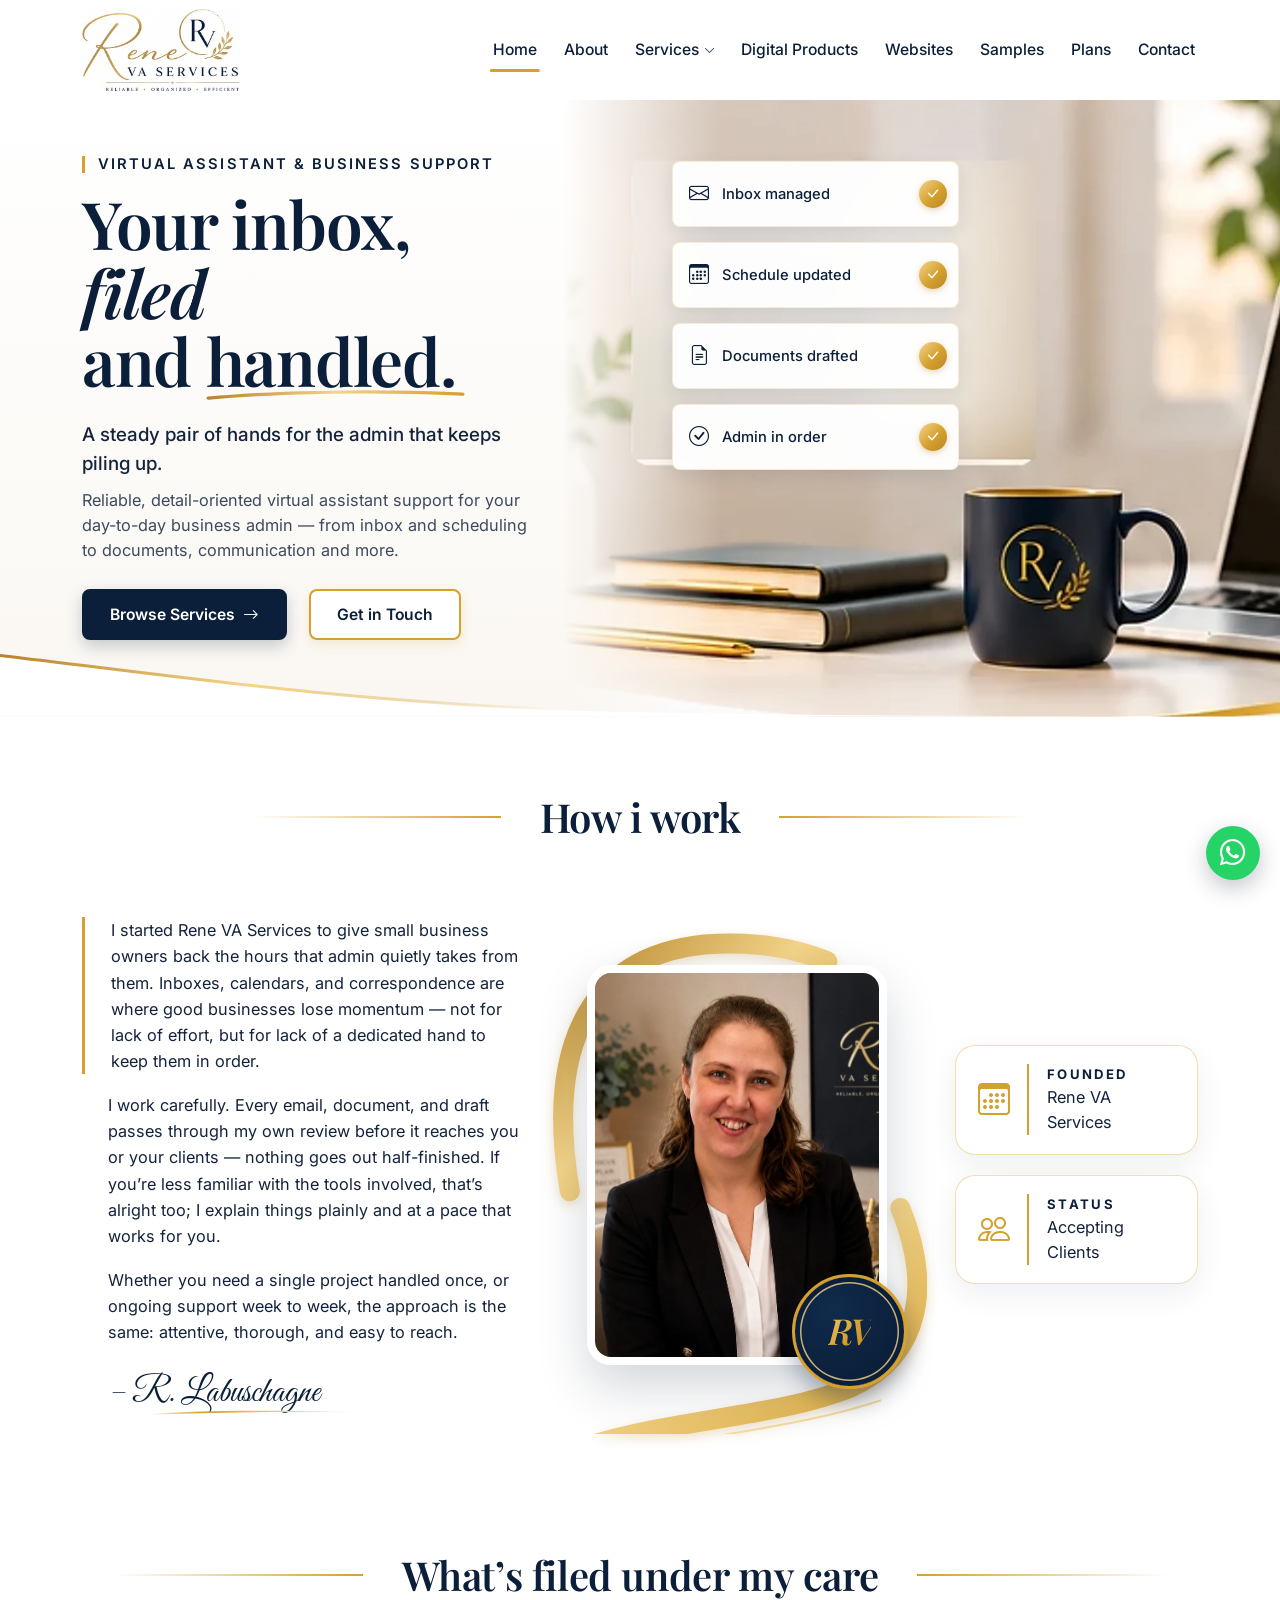
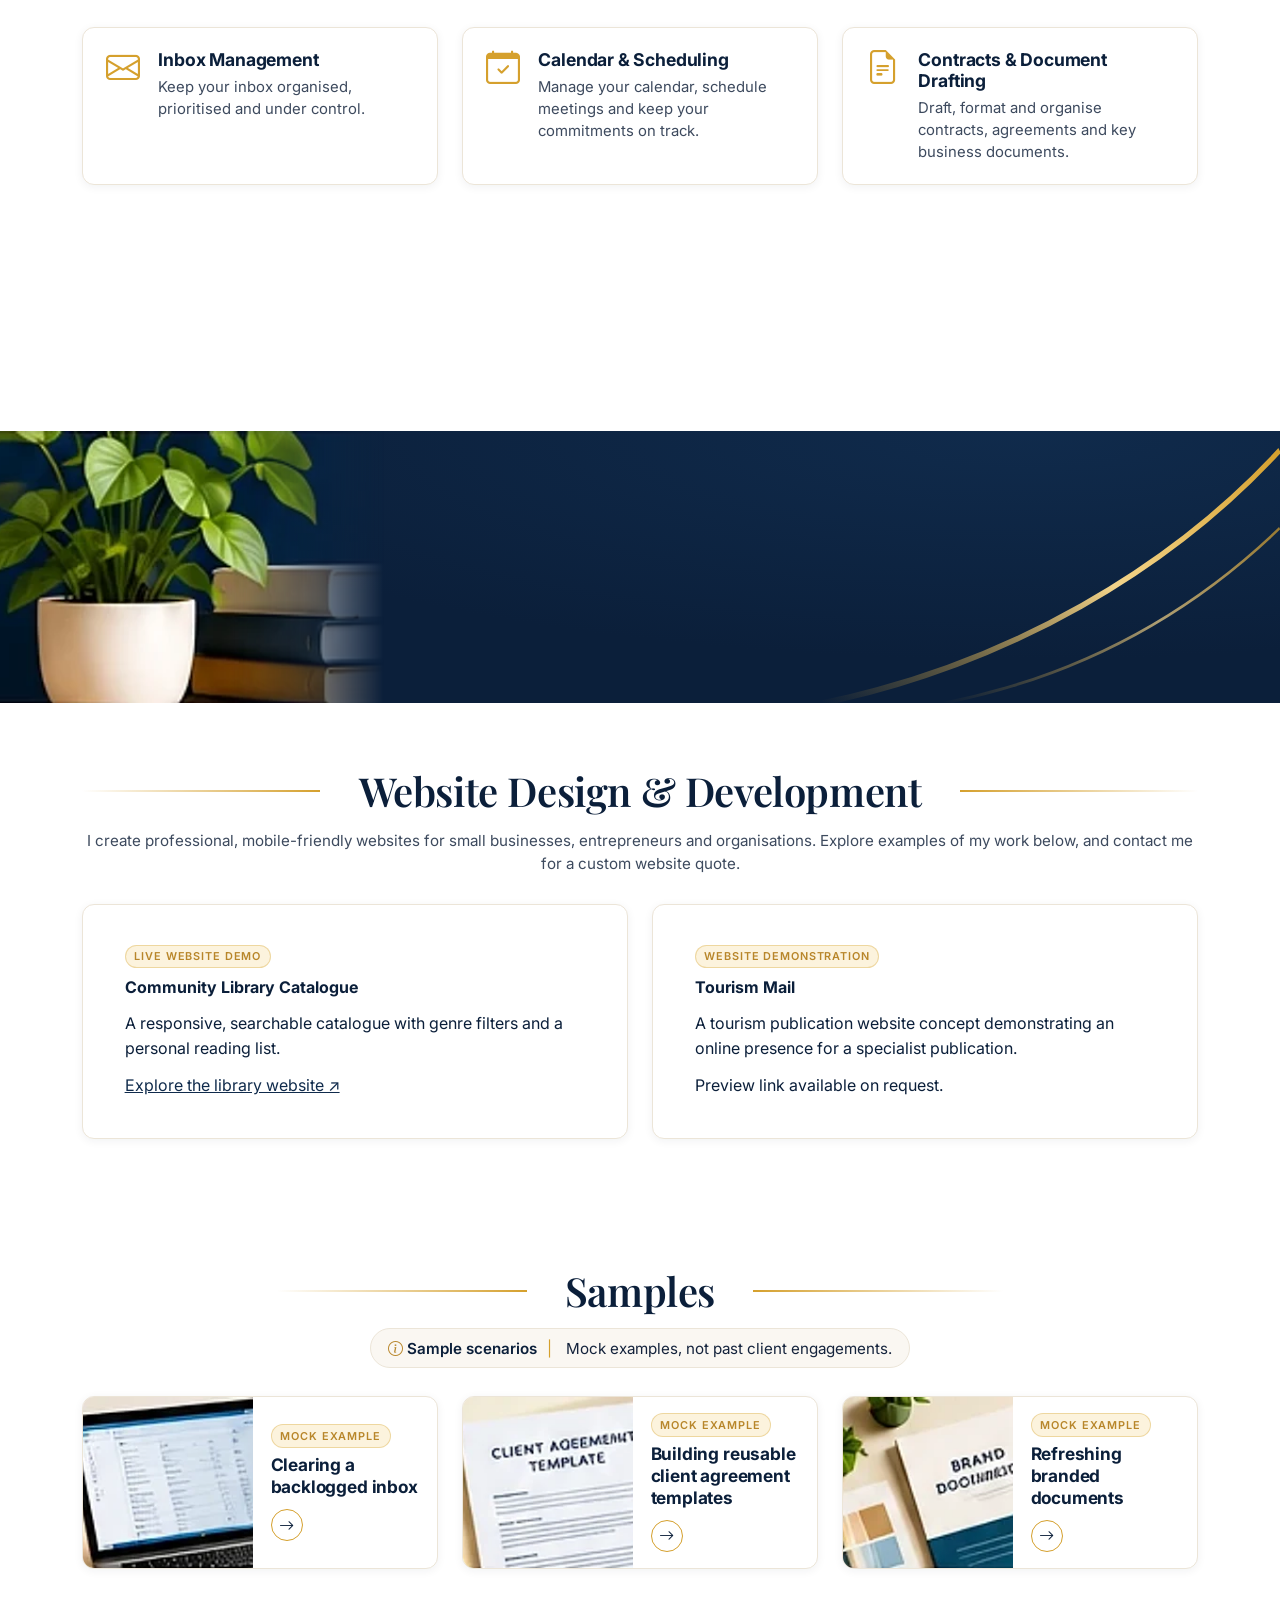
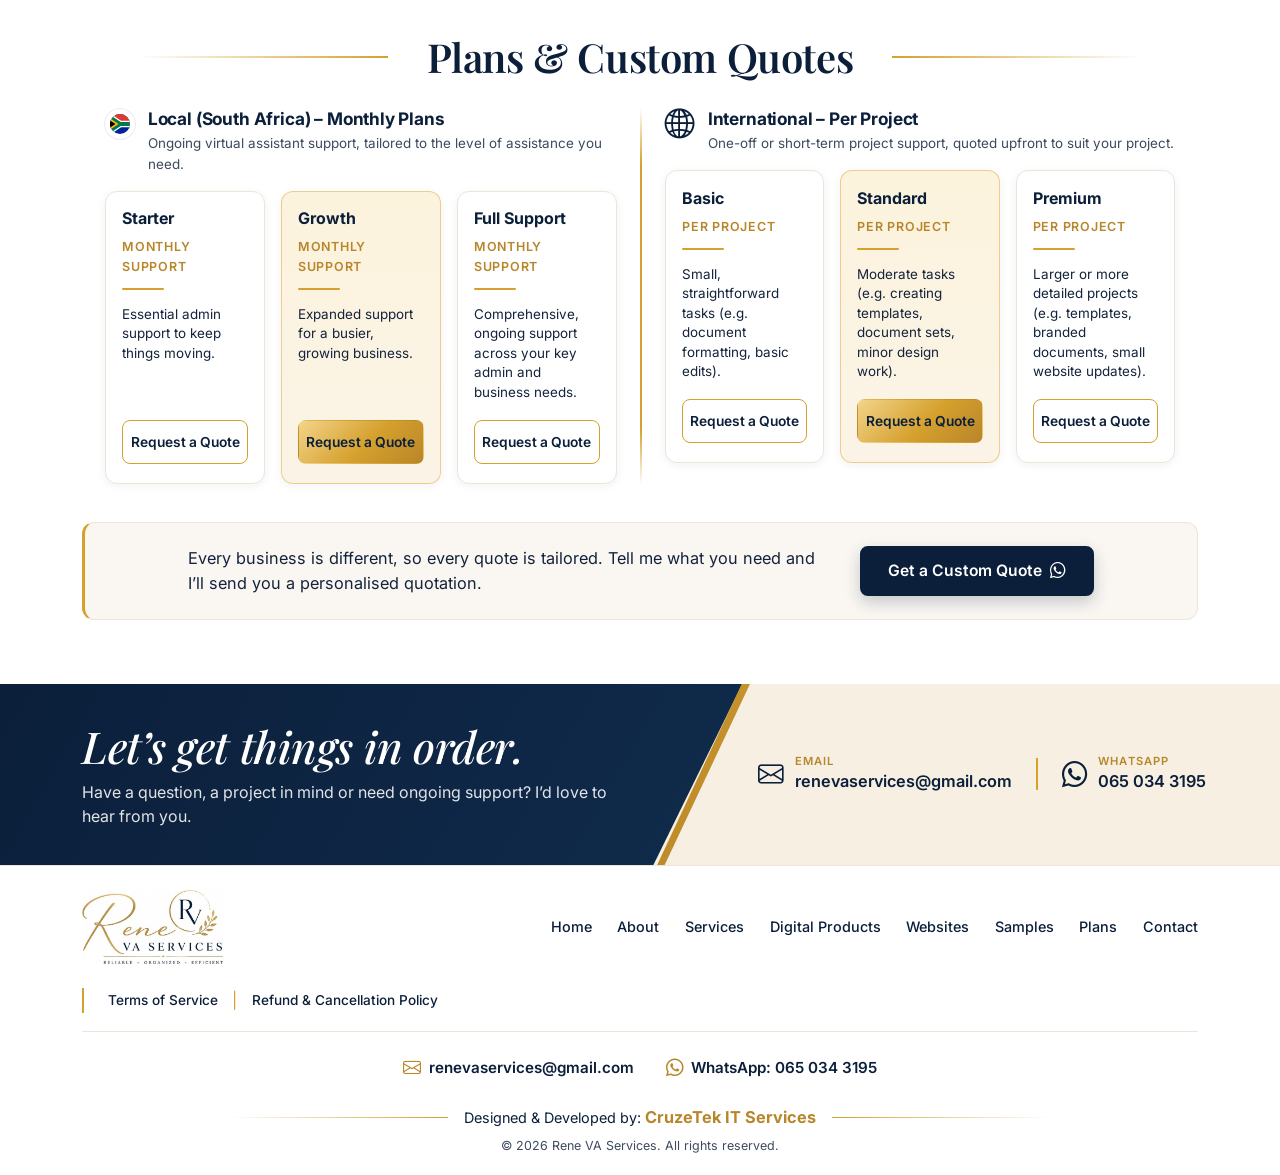
==== index.html @ ac97b756 "Add website design service and website portfolio" ====
<!doctype html>
<html lang="en-ZA">

<head>
  <meta charset="utf-8">
  <meta name="viewport" content="width=device-width, initial-scale=1">
  <title>Rene VA Services | Virtual Assistant &amp; Business Admin Support</title>
  <meta name="description"
    content="Rene VA Services provides reliable remote virtual assistant and administrative support worldwide, including inbox management, data entry, scheduling and documents.">
  <meta name="theme-color" content="#0B1F3A">
  <link rel="canonical" href="https://renevaservices.co.za/">

  <!-- Open Graph -->
  <meta property="og:type" content="website">
  <meta property="og:site_name" content="Rene VA Services">
  <meta property="og:title" content="Rene VA Services | Your inbox, filed and handled.">
  <meta property="og:description"
    content="A steady pair of hands for the admin that keeps piling up. Virtual assistant and business support for inbox, scheduling, documents and more.">
  <meta property="og:url" content="https://renevaservices.co.za/">
  <meta property="og:image" content="https://renevaservices.co.za/assets/images/hero-banner.webp">
  <meta property="og:locale" content="en_ZA">
  <meta name="twitter:card" content="summary_large_image">

  <link rel="icon" type="image/png" href="assets/images/logo.png">

  <!-- Fonts -->
  <link rel="preconnect" href="https://fonts.googleapis.com">
  <link rel="preconnect" href="https://fonts.gstatic.com" crossorigin>
  <link
    href="https://fonts.googleapis.com/css2?family=Inter:wght@400;500;600;700&family=Playfair+Display:ital,wght@0,500;0,600;0,700;1,500;1,600&family=Great+Vibes&family=Source+Serif+4:opsz,wght@8..60,400;8..60,600;8..60,700&display=swap"
    rel="stylesheet">

  <!-- Styles -->
  <link rel="stylesheet" href="assets/css/bootstrap.min.css">
  <link rel="stylesheet" href="assets/icons/bootstrap-icons.min.css">
  <link rel="stylesheet" href="assets/css/style.css">
  <link rel="stylesheet" href="assets/css/responsive.css">

  <link rel="preload" as="image" href="assets/images/hero-banner.webp">
  <script>document.documentElement.classList.add('js');</script>
  <script type="application/ld+json">
  {
    "@context": "https://schema.org",
    "@type": "ProfessionalService",
    "name": "Rene VA Services",
    "url": "https://renevaservices.co.za/",
    "logo": "https://renevaservices.co.za/assets/images/logo.png",
    "email": "renevaservices@gmail.com",
    "telephone": "+27 65 034 3195",
    "areaServed": ["ZA", "Worldwide"],
    "description": "Virtual assistant and business admin support: inbox management, scheduling, document drafting, client communication, admin support and simple web design."
  }
  </script>
</head>

<body id="top">
  <a class="skip-link" href="#main">Skip to main content</a>

  <!-- ============ HEADER ============ -->
  <header class="site-header" id="siteHeader">
    <nav class="navbar navbar-expand-lg" aria-label="Main navigation">
      <div class="container">
        <a class="navbar-brand" href="#home" aria-label="Rene VA Services – back to top">
          <img src="assets/images/logo.png" width="502" height="263"
            alt="Rene VA Services logo – Reliable, Organized, Efficient" class="brand-logo">
        </a>
        <button class="navbar-toggler" type="button" data-bs-toggle="collapse" data-bs-target="#mainNav"
          aria-controls="mainNav" aria-expanded="false" aria-label="Toggle navigation">
          <span class="toggler-bar"></span><span class="toggler-bar"></span><span class="toggler-bar"></span>
        </button>
        <div class="collapse navbar-collapse" id="mainNav">
          <ul class="navbar-nav ms-auto align-items-lg-center">
            <li class="nav-item"><a class="nav-link active" aria-current="true" href="#home">Home</a></li>
            <li class="nav-item"><a class="nav-link" href="#about">About</a></li>
            <li class="nav-item dropdown">
              <a class="nav-link dropdown-toggle" href="#services" role="button" data-bs-toggle="dropdown"
                aria-expanded="false" id="servicesDropdown">Services</a>
              <ul class="dropdown-menu" aria-labelledby="servicesDropdown">
                <li><a class="dropdown-item" href="#services">All services</a></li>
                <li>
                  <hr class="dropdown-divider">
                </li>
                <li><a class="dropdown-item" href="#service-inbox">Inbox Management</a></li>
                <li><a class="dropdown-item" href="#service-calendar">Calendar &amp; Scheduling</a></li>
                <li><a class="dropdown-item" href="#service-documents">Contracts &amp; Document Drafting</a></li>
                <li><a class="dropdown-item" href="#service-communication">Correspondence &amp; Client Communication</a>
                </li>
                <li><a class="dropdown-item" href="#service-admin">General Business Admin Support</a></li>
                <li><a class="dropdown-item" href="#service-design">Design &amp; Web Development</a></li>
              </ul>
            </li>
            <li class="nav-item"><a class="nav-link" href="#digital-products">Digital Products</a></li>
            <li class="nav-item"><a class="nav-link" href="#websites">Websites</a></li>
            <li class="nav-item"><a class="nav-link" href="#samples">Samples</a></li>
            <li class="nav-item"><a class="nav-link" href="#pricing">Plans</a></li>
            <li class="nav-item"><a class="nav-link" href="#contact">Contact</a></li>
          </ul>
        </div>
      </div>
    </nav>
  </header>

  <main id="main">

    <!-- ============ HERO ============ -->
    <section class="hero" id="home" aria-labelledby="hero-title">
      <div class="hero-visual" aria-hidden="false">
        <img src="assets/images/hero-banner.webp" width="1108" height="660" class="hero-img"
          alt="Tidy home-office desk with a laptop, navy Rene VA Services mug, notebooks, gold pen and a potted plant in warm natural light"
          fetchpriority="high">
        <ul class="task-list" aria-label="What gets done">
          <li class="task-card"><i class="bi bi-envelope" aria-hidden="true"></i><span>Inbox managed</span><i
              class="bi bi-check-lg task-check" aria-hidden="true"></i></li>
          <li class="task-card"><i class="bi bi-calendar3" aria-hidden="true"></i><span>Schedule updated</span><i
              class="bi bi-check-lg task-check" aria-hidden="true"></i></li>
          <li class="task-card"><i class="bi bi-file-earmark-text" aria-hidden="true"></i><span>Documents
              drafted</span><i class="bi bi-check-lg task-check" aria-hidden="true"></i></li>
          <li class="task-card"><i class="bi bi-check-circle" aria-hidden="true"></i><span>Admin in order</span><i
              class="bi bi-check-lg task-check" aria-hidden="true"></i></li>
        </ul>
      </div>

      <div class="container position-relative">
        <div class="row">
          <div class="col-lg-6 col-xl-5 hero-copy">
            <p class="eyebrow">Virtual Assistant &amp; Business Support</p>
            <h1 class="hero-title" id="hero-title">Your inbox, <em>filed</em><br> and <span
                class="underline-gold">handled.</span></h1>
            <p class="hero-lead">A steady pair of hands for the admin that keeps piling up.</p>
            <p class="hero-text">Reliable, detail-oriented virtual assistant support for your day-to-day business admin
              — from inbox and scheduling to documents, communication and more.</p>
            <div class="hero-actions">
              <a href="#services" class="btn btn-navy">Browse Services <i class="bi bi-arrow-right"
                  aria-hidden="true"></i></a>
              <a href="#contact" class="btn btn-outline-gold">Get in Touch</a>
            </div>
          </div>
        </div>
      </div>

      <svg class="hero-swoosh" viewBox="0 0 1440 120" preserveAspectRatio="none" aria-hidden="true" focusable="false">
        <defs>
          <linearGradient id="goldGrad" x1="0" x2="1" y1="0" y2="0">
            <stop offset="0" stop-color="#B8832A" />
            <stop offset=".45" stop-color="#F3D48A" />
            <stop offset="1" stop-color="#D5A02D" stop-opacity="0" />
          </linearGradient>
        </defs>
        <path d="M0 40 C 220 70, 380 100, 640 112 C 900 120, 1200 120, 1440 119 L 1440 120 L 0 120 Z" fill="#FFFFFF" />
        <path d="M0 38 C 200 66, 380 98, 620 110" fill="none" stroke="url(#goldGrad)" stroke-width="4"
          stroke-linecap="round" />
      </svg>
    </section>

    <!-- ============ ABOUT ============ -->
    <section class="about" id="about" aria-labelledby="about-title">
      <div class="container position-relative">
        <div class="row align-items-center gy-5 gx-lg-5">
          <h2 class="section-title lined" id="services-title"><span>How i work</span></h2>
          <div class="col-lg-6 col-xl-5 about-copy reveal">
            <div class="about-body">
              <p class="about-lead">I started Rene VA Services to give small business owners back the hours that admin
                quietly takes from them. Inboxes, calendars, and correspondence are where good businesses lose momentum
                — not for lack of effort, but for lack of a dedicated hand to keep them in order.</p>
              <p>I work carefully. Every email, document, and draft passes through my own review before it reaches you
                or your clients — nothing goes out half-finished. If you’re less familiar with the tools involved,
                that’s alright too; I explain things plainly and at a pace that works for you.</p>
              <p>Whether you need a single project handled once, or ongoing support week to week, the approach is the
                same: attentive, thorough, and easy to reach.</p>
            </div>
            <p class="signature"><span aria-hidden="true">– </span>R. Labuschagne</p>
          </div>

          <div class="col-md-7 col-lg-6 col-xl-4 reveal">
            <figure class="about-portrait">
              <svg class="portrait-ribbon" viewBox="0 0 100 120" preserveAspectRatio="none" aria-hidden="true"
                focusable="false">
                <defs>
                  <linearGradient id="ribbonGold" x1="0" y1="0" x2="1" y2="1">
                    <stop offset="0" stop-color="#B8862A" />
                    <stop offset=".45" stop-color="#F3D48A" />
                    <stop offset="1" stop-color="#D5A02D" />
                  </linearGradient>
                </defs>
                <path d="M7 62 C 1 30, 10 6, 42 3 C 56 2, 66 4, 74 7" fill="none" stroke="url(#ribbonGold)"
                  stroke-width="20" stroke-linecap="round" vector-effect="non-scaling-stroke" />
                <path d="M93 66 C 101 84, 99 101, 80 109 C 58 117, 30 116, 2 126" fill="none" stroke="url(#ribbonGold)"
                  stroke-width="20" stroke-linecap="round" vector-effect="non-scaling-stroke" />
                <path d="M88 112 C 62 120, 34 120, 8 129" fill="none" stroke="url(#ribbonGold)" stroke-width="2"
                  opacity=".7" vector-effect="non-scaling-stroke" />
              </svg>
              <img src="assets/images/rene-labuschagne.webp" width="900" height="900" loading="lazy"
                alt="R. Labuschagne, founder of Rene VA Services, smiling at her desk in a navy blazer">
              <span class="portrait-badge" aria-hidden="true"><span>RV</span></span>
              <figcaption class="visually-hidden">R. Labuschagne, founder of Rene VA Services</figcaption>
            </figure>
          </div>

          <div class="col-md-5 col-lg-12 col-xl-3 reveal">
            <ul class="about-facts" aria-label="About Rene VA Services">
              <li class="fact-card">
                <i class="bi bi-calendar3" aria-hidden="true"></i>
                <div><span class="fact-label">Founded</span><span class="fact-value">Rene VA Services</span></div>
              </li>
              <li class="fact-card">
                <i class="bi bi-people" aria-hidden="true"></i>
                <div><span class="fact-label">Status</span><span class="fact-value">Accepting Clients</span></div>
              </li>
            </ul>
          </div>
        </div>
      </div>
    </section>

    <!-- ============ SERVICES ============ -->
    <section class="services section-pad" id="services" aria-labelledby="services-title">
      <div class="container">
        <h2 class="section-title lined" id="services-title"><span>What’s filed under my care</span></h2>
        <div class="row g-3 g-lg-4">
          <div class="col-12 col-md-6 col-lg-4 reveal">
            <article class="service-card" id="service-inbox">
              <i class="bi bi-envelope service-icon" aria-hidden="true"></i>
              <div>
                <h3>Inbox Management</h3>
                <p>Keep your inbox organised, prioritised and under control.</p>
              </div>
            </article>
          </div>
          <div class="col-12 col-md-6 col-lg-4 reveal">
            <article class="service-card" id="service-calendar">
              <i class="bi bi-calendar-check service-icon" aria-hidden="true"></i>
              <div>
                <h3>Calendar &amp; Scheduling</h3>
                <p>Manage your calendar, schedule meetings and keep your commitments on track.</p>
              </div>
            </article>
          </div>
          <div class="col-12 col-md-6 col-lg-4 reveal">
            <article class="service-card" id="service-documents">
              <i class="bi bi-file-earmark-text service-icon" aria-hidden="true"></i>
              <div>
                <h3>Contracts &amp; Document Drafting</h3>
                <p>Draft, format and organise contracts, agreements and key business documents.</p>
              </div>
            </article>
          </div>
          <div class="col-12 col-md-6 col-lg-4 reveal">
            <article class="service-card" id="service-communication">
              <i class="bi bi-chat service-icon" aria-hidden="true"></i>
              <div>
                <h3>Correspondence &amp; Client Communication</h3>
                <p>Handle day-to-day communication professionally and ensure timely, clear responses.</p>
              </div>
            </article>
          </div>
          <div class="col-12 col-md-6 col-lg-4 reveal">
            <article class="service-card" id="service-admin">
              <i class="bi bi-layers service-icon" aria-hidden="true"></i>
              <div>
                <h3>General Business Admin Support</h3>
                <p>Ongoing admin assistance to help your business run smoothly and efficiently.</p>
              </div>
            </article>
          </div>
          <div class="col-12 col-md-6 col-lg-4 reveal">
            <article class="service-card" id="service-design">
              <i class="bi bi-laptop service-icon" aria-hidden="true"></i>
              <div>
                <h3>Design &amp; Web Development</h3>
                <p>Create and update branded documents, marketing materials and simple, professional websites.</p>
              </div>
            </article>
          </div>
        </div>
      </div>
    </section>

    <!-- ============ DIGITAL PRODUCTS ============ -->
    <section class="digital" id="digital-products" aria-labelledby="digital-title">
      <div class="digital-media">
        <img src="assets/images/digital-products.webp" width="600" height="256" loading="lazy"
          alt="Stack of books with a potted plant on a navy shelf">
      </div>
      <svg class="digital-curves" viewBox="0 0 400 140" preserveAspectRatio="none" aria-hidden="true" focusable="false">
        <defs>
          <linearGradient id="dpGold" x1="0" x2="1" y1="1" y2="0">
            <stop offset="0" stop-color="#D5A02D" stop-opacity="0" />
            <stop offset=".55" stop-color="#F3D48A" />
            <stop offset="1" stop-color="#D5A02D" />
          </linearGradient>
        </defs>
        <path d="M60 140 C 200 120, 320 70, 400 10" fill="none" stroke="url(#dpGold)" stroke-width="3" />
        <path d="M150 140 C 260 125, 340 90, 400 50" fill="none" stroke="url(#dpGold)" stroke-width="1.5"
          opacity=".7" />
      </svg>
      <div class="container position-relative">
        <div class="digital-content reveal">
          <p class="eyebrow eyebrow-light">Digital Products</p>
          <h2 id="digital-title">Practical resources, filed and ready to use.</h2>
          <p>Templates, tools and guides to help you stay organised, save time and work more efficiently.</p>
          <a href="https://shopstar.page/rene-va-resource-hub" target="_blank" class="btn btn-gold" data-shop-link>Browse Digital Products Shop <i
              class="bi bi-arrow-right" aria-hidden="true"></i></a>
        </div>
      </div>
    </section>

    <!-- ============ WEBSITE PORTFOLIO ============ -->
    <section class="samples section-pad" id="websites" aria-labelledby="websites-title">
      <div class="container">
        <h2 class="section-title lined" id="websites-title"><span>Website Design &amp; Development</span></h2>
        <p class="section-sub">I create professional, mobile-friendly websites for small businesses, entrepreneurs and organisations. Explore examples of my work below, and contact me for a custom website quote.</p>
        <div class="row g-3 g-lg-4">
          <div class="col-12 col-lg-6 reveal">
            <article class="sample-card" style="padding:1.5rem">
              <span class="sample-body">
                <span class="sample-tag">Live website demo</span>
                <strong>Community Library Catalogue</strong>
                <span>A responsive, searchable catalogue with genre filters and a personal reading list.</span>
                <a href="https://renevaservices.github.io/community-library-catalogue/" target="_blank" rel="noopener noreferrer">Explore the library website ↗</a>
              </span>
            </article>
          </div>
          <div class="col-12 col-lg-6 reveal">
            <article class="sample-card" style="padding:1.5rem">
              <span class="sample-body">
                <span class="sample-tag">Website demonstration</span>
                <strong>Tourism Mail</strong>
                <span>A tourism publication website concept demonstrating an online presence for a specialist publication.</span>
                <span>Preview link available on request.</span>
              </span>
            </article>
          </div>
        </div>
      </div>
    </section>

    <!-- ============ SAMPLES ============ -->
    <section class="samples section-pad" id="samples" aria-labelledby="samples-title">
      <div class="container">
        <h2 class="section-title lined" id="samples-title"><span>Samples</span></h2>
        <p class="section-sub samples-note"><i class="bi bi-info-circle" aria-hidden="true"></i> <strong>Sample
            scenarios</strong> <span class="sep" aria-hidden="true">|</span> Mock examples, not past client engagements.
        </p>
        <div class="row g-3 g-lg-4">
          <div class="col-12 col-lg-4 reveal">
            <a class="sample-card" href="samples/inbox-demo.html"
              aria-label="Sample scenario (mock example, not a past client engagement): Clearing a backlogged inbox. Ask about similar support.">
              <img src="assets/images/samples/sample-inbox.webp" width="294" height="182" loading="lazy"
                alt="Illustrative image: laptop screen showing an email inbox">
              <span class="sample-body"><span class="sample-tag">Mock example</span><span class="sample-title">Clearing
                  a backlogged inbox</span><span class="arrow-circle"><i class="bi bi-arrow-right"
                    aria-hidden="true"></i></span></span>
            </a>
          </div>
          <div class="col-12 col-lg-4 reveal">
            <a class="sample-card" href="samples/agreement-demo.html"
              aria-label="Sample scenario (mock example, not a past client engagement): Building reusable client agreement templates. Ask about similar support.">
              <img src="assets/images/samples/sample-agreement.webp" width="304" height="182" loading="lazy"
                alt="Illustrative image: printed client agreement template with a gold pen">
              <span class="sample-body"><span class="sample-tag">Mock example</span><span class="sample-title">Building
                  reusable client agreement templates</span><span class="arrow-circle"><i class="bi bi-arrow-right"
                    aria-hidden="true"></i></span></span>
            </a>
          </div>
          <div class="col-12 col-lg-4 reveal">
            <a class="sample-card" href="samples/branded-documents-demo.html"
              aria-label="Sample scenario (mock example, not a past client engagement): Refreshing branded documents. Ask about similar support.">
              <img src="assets/images/samples/sample-branding.webp" width="316" height="182" loading="lazy"
                alt="Illustrative image: branded business documents with colour swatches and a plant">
              <span class="sample-body"><span class="sample-tag">Mock example</span><span
                  class="sample-title">Refreshing branded documents</span><span class="arrow-circle"><i
                    class="bi bi-arrow-right" aria-hidden="true"></i></span></span>
            </a>
          </div>
        </div>
      </div>
    </section>

    <!-- ============ PRICING ============ -->
    <section class="pricing section-pad pt-0" id="pricing" aria-labelledby="pricing-title">
      <div class="container">
        <h2 class="section-title lined" id="pricing-title"><span>Plans &amp; Custom Quotes</span></h2>
        <div class="row pricing-groups">
          <!-- Local -->
          <div class="col-lg-6 pricing-group reveal">
            <div class="group-head">
              <svg class="flag-za" viewBox="0 0 90 60" width="30" height="30" role="img"
                aria-label="South African flag">
                <defs>
                  <clipPath id="flagCircle">
                    <circle cx="45" cy="30" r="30" />
                  </clipPath>
                </defs>
                <g clip-path="url(#flagCircle)">
                  <rect width="90" height="60" fill="#002395" />
                  <rect width="90" height="30" fill="#DE3831" />
                  <path d="M0 0 L45 30 L0 60 Z" fill="#000" />
                  <path d="M0 0 L45 30 L0 60" fill="none" stroke="#FFB612" stroke-width="10" />
                  <path d="M0 0 L45 30 H90 M0 60 L45 30" fill="none" stroke="#fff" stroke-width="20" />
                  <path d="M0 0 L45 30 H90 M0 60 L45 30" fill="none" stroke="#007A4D" stroke-width="12" />
                  <path d="M0 6 L36 30 L0 54 Z" fill="#000" />
                  <path d="M0 6 L36 30 L0 54" fill="none" stroke="#FFB612" stroke-width="5" />
                </g>
              </svg>
              <div>
                <h3>Local (South Africa) – Monthly Plans</h3>
                <p>Ongoing virtual assistant support, tailored to the level of assistance you need.</p>
              </div>
            </div>
            <div class="row g-2 g-xl-3">
              <div class="col-md-4">
                <article class="price-card">
                  <h4>Starter</h4>
                  <p class="per">Monthly support</p>
                  <p class="desc">Essential admin support to keep things moving.</p>
                  <a class="btn btn-quote"
                    href="https://wa.me/27650343195?text=Quote%20request%20%E2%80%93%20Starter%20plan%0AHi%20Rene%2C%20I'd%20like%20a%20quote%20for%20the%20Starter%20plan."
                    target="_blank" rel="noopener noreferrer">Request a Quote<span class="visually-hidden"> for the
                      Starter plan on WhatsApp (opens in a new tab)</span></a>
                </article>
              </div>
              <div class="col-md-4">
                <article class="price-card featured">
                  <h4>Growth</h4>
                  <p class="per">Monthly support</p>
                  <p class="desc">Expanded support for a busier, growing business.</p>
                  <a class="btn btn-quote"
                    href="https://wa.me/27650343195?text=Quote%20request%20%E2%80%93%20Growth%20plan%0AHi%20Rene%2C%20I'd%20like%20a%20quote%20for%20the%20Growth%20plan."
                    target="_blank" rel="noopener noreferrer">Request a Quote<span class="visually-hidden"> for the
                      Growth plan on WhatsApp (opens in a new tab)</span></a>
                </article>
              </div>
              <div class="col-md-4">
                <article class="price-card">
                  <h4>Full Support</h4>
                  <p class="per">Monthly support</p>
                  <p class="desc">Comprehensive, ongoing support across your key admin and business needs.</p>
                  <a class="btn btn-quote"
                    href="https://wa.me/27650343195?text=Quote%20request%20%E2%80%93%20Full%20Support%20plan%0AHi%20Rene%2C%20I'd%20like%20a%20quote%20for%20the%20Full%20Support%20plan."
                    target="_blank" rel="noopener noreferrer">Request a Quote<span class="visually-hidden"> for the Full
                      Support plan on WhatsApp (opens in a new tab)</span></a>
                </article>
              </div>
            </div>
          </div>
          <!-- International -->
          <div class="col-lg-6 pricing-group reveal">
            <div class="group-head">
              <i class="bi bi-globe2 group-globe" aria-hidden="true"></i>
              <div>
                <h3>International – Per Project</h3>
                <p>One-off or short-term project support, quoted upfront to suit your project.</p>
              </div>
            </div>
            <div class="row g-2 g-xl-3">
              <div class="col-md-4">
                <article class="price-card">
                  <h4>Basic</h4>
                  <p class="per">Per project</p>
                  <p class="desc">Small, straightforward tasks (e.g. document formatting, basic edits).</p>
                  <a class="btn btn-quote"
                    href="https://wa.me/27650343195?text=Quote%20request%20%E2%80%93%20Basic%20project%0AHi%20Rene%2C%20I'd%20like%20a%20quote%20for%20the%20Basic%20project."
                    target="_blank" rel="noopener noreferrer">Request a Quote<span class="visually-hidden"> for the
                      Basic project on WhatsApp (opens in a new tab)</span></a>
                </article>
              </div>
              <div class="col-md-4">
                <article class="price-card featured">
                  <h4>Standard</h4>
                  <p class="per">Per project</p>
                  <p class="desc">Moderate tasks (e.g. creating templates, document sets, minor design work).</p>
                  <a class="btn btn-quote"
                    href="https://wa.me/27650343195?text=Quote%20request%20%E2%80%93%20Standard%20project%0AHi%20Rene%2C%20I'd%20like%20a%20quote%20for%20the%20Standard%20project."
                    target="_blank" rel="noopener noreferrer">Request a Quote<span class="visually-hidden"> for the
                      Standard project on WhatsApp (opens in a new tab)</span></a>
                </article>
              </div>
              <div class="col-md-4">
                <article class="price-card">
                  <h4>Premium</h4>
                  <p class="per">Per project</p>
                  <p class="desc">Larger or more detailed projects (e.g. templates, branded documents, small website
                    updates).</p>
                  <a class="btn btn-quote"
                    href="https://wa.me/27650343195?text=Quote%20request%20%E2%80%93%20Premium%20project%0AHi%20Rene%2C%20I'd%20like%20a%20quote%20for%20the%20Premium%20project."
                    target="_blank" rel="noopener noreferrer">Request a Quote<span class="visually-hidden"> for the
                      Premium project on WhatsApp (opens in a new tab)</span></a>
                </article>
              </div>
            </div>
          </div>
        </div>
        <div class="quote-cta reveal">
          <p>Every business is different, so every quote is tailored. Tell me what you need and I’ll send you a
            personalised quotation.</p>
          <a href="https://wa.me/27650343195?text=Quote%20request%20%E2%80%93%20Custom%20quote%0AHi%20Rene%2C%20I'd%20like%20a%20personalised%20quote%20for%20my%20business."
            class="btn btn-navy" target="_blank" rel="noopener noreferrer">Get a Custom Quote <i class="bi bi-whatsapp"
              aria-hidden="true"></i><span class="visually-hidden"> on WhatsApp (opens in a new tab)</span></a>
        </div>
      </div>
    </section>

    <!-- ============ CONTACT ============ -->
    <section class="contact" id="contact" aria-labelledby="contact-title">
      <div class="contact-band">
        <div class="contact-cta reveal">
          <h2 id="contact-title">Let’s get things in order.</h2>
          <p>Have a question, a project in mind or need ongoing support? I’d love to hear from you.</p>
        </div>
        <div class="contact-details reveal">
          <a href="mailto:renevaservices@gmail.com" class="contact-link"><i class="bi bi-envelope"
              aria-hidden="true"></i><span><small>Email</small>renevaservices@gmail.com</span></a>
          <span class="contact-sep" aria-hidden="true"></span>
          <a href="https://wa.me/27650343195" class="contact-link" target="_blank" rel="noopener noreferrer"><i
              class="bi bi-whatsapp" aria-hidden="true"></i><span><small>WhatsApp</small>065 034 3195</span><span
              class="visually-hidden"> (opens in a new tab)</span></a>
        </div>
      </div>
    </section>
  </main>

  <!-- ============ FOOTER ============ -->
  <footer class="site-footer">
    <div class="container">
      <div class="footer-main">
        <a href="#home" class="footer-logo" aria-label="Rene VA Services – back to top">
          <img src="assets/images/logo.png" width="502" height="263" loading="lazy" alt="Rene VA Services logo">
        </a>
        <nav class="footer-nav" aria-label="Footer navigation">
          <a href="#home">Home</a>
          <a href="#about">About</a>
          <a href="#services">Services</a>
          <a href="#digital-products">Digital Products</a>
          <a href="#websites">Websites</a>
          <a href="#samples">Samples</a>
          <a href="#pricing">Plans</a>
          <a href="#contact">Contact</a>
        </nav>
        <nav class="footer-legal" aria-label="Legal">
          <a href="terms-of-service.html">Terms of Service</a>
          <span aria-hidden="true">|</span>
          <a href="refund-cancellation-policy.html">Refund &amp; Cancellation Policy</a>
        </nav>
      </div>
      <address class="footer-contact">
        <a href="mailto:renevaservices@gmail.com"><i class="bi bi-envelope" aria-hidden="true"></i>
          renevaservices@gmail.com</a>
        <a href="https://wa.me/27650343195" target="_blank" rel="noopener noreferrer"><i class="bi bi-whatsapp"
            aria-hidden="true"></i> WhatsApp: 065 034 3195<span class="visually-hidden"> (opens in a new tab)</span></a>
      </address>
      <p class="footer-credit">
        <span class="credit-line" aria-hidden="true"></span>
        <span>Designed &amp; Developed by: <a href="https://www.cruzetek.com" target="_blank"
            rel="noopener noreferrer">CruzeTek IT Services</a></span>
        <span class="credit-line" aria-hidden="true"></span>
      </p>
      <p class="footer-copy">&copy; <span id="year">2026</span> Rene VA Services. All rights reserved.</p>
    </div>
  </footer>

  <a href="https://wa.me/27650343195" class="whatsapp-float" target="_blank" rel="noopener noreferrer"
    aria-label="Chat on WhatsApp: 065 034 3195 (opens in a new tab)"><i class="bi bi-whatsapp"
      aria-hidden="true"></i></a>
  <button type="button" class="back-to-top" id="backToTop" aria-label="Back to top"><i class="bi bi-arrow-up"
      aria-hidden="true"></i></button>

  <script src="assets/js/bootstrap.bundle.min.js" defer></script>
  <script src="assets/js/main.js" defer></script>
</body>

</html>
---- assets/css/style.css ----
/* ==========================================================================
   Rene VA Services – main stylesheet
   Base / layout styles. Breakpoint overrides live in responsive.css.
   ========================================================================== */

/* ---------- Design tokens ---------- */
:root {
  --navy: #0B1F3A;
  --navy-2: #102B4C;
  --gold: #D5A02D;
  --gold-dark: #B8862A;
  --gold-light: #F3D48A;
  --white: #FFFFFF;
  --cream: #FAF7F2;
  --cream-2: #F6EFE2;
  --text: #14233C;
  --muted: #3D4A5E;
  --border: #ECE5D8;

  --font-serif: "Playfair Display", Georgia, "Times New Roman", serif;
  --font-sans: "Inter", system-ui, -apple-system, "Segoe UI", Roboto, Arial, sans-serif;
  --font-script: "Great Vibes", "Brush Script MT", cursive;

  --radius-sm: 8px;
  --radius: 12px;
  --radius-lg: 16px;
  --shadow-sm: 0 2px 10px rgba(11, 31, 58, .06);
  --shadow: 0 8px 26px rgba(11, 31, 58, .08);
  --shadow-lg: 0 16px 40px rgba(11, 31, 58, .14);
  --gold-gradient: linear-gradient(135deg, #F3D48A 0%, #D5A02D 55%, #B8862A 100%);
  --ease: cubic-bezier(.2, .7, .2, 1);
  --header-h: 84px;
  /* compact (scrolled) header height, used for anchor offsets */
}

/* ---------- Base ---------- */
html {
  scroll-behavior: smooth;
  scroll-padding-top: var(--header-h);
}

body {
  font-family: var(--font-sans);
  color: var(--text);
  background: var(--white);
  font-size: 1rem;
  line-height: 1.55;
  overflow-x: hidden;
  -webkit-font-smoothing: antialiased;
}

img {
  max-width: 100%;
  height: auto;
  display: block;
}

a {
  color: var(--navy-2);
}

h1,
h2,
h3,
h4 {
  color: var(--navy);
}

p {
  margin-bottom: 0;
}

:focus-visible {
  outline: 3px solid var(--gold);
  outline-offset: 3px;
  border-radius: 4px;
}

.skip-link {
  position: absolute;
  left: 1rem;
  top: -100px;
  z-index: 2000;
  background: var(--navy);
  color: var(--white);
  padding: .6rem 1rem;
  border-radius: var(--radius-sm);
  text-decoration: none;
  transition: top .2s;
}

.skip-link:focus {
  top: 1rem;
  color: var(--white);
}

.section-pad {
  padding-block: clamp(2.5rem, 5vw, 4rem);
}

.section-pad-sm {
  padding-block: clamp(2rem, 3.5vw, 2.75rem);
}

/* Eyebrow label */
.eyebrow {
  display: inline-block;
  font-size: clamp(.78rem, .72rem + .25vw, .92rem);
  font-weight: 600;
  letter-spacing: .14em;
  text-transform: uppercase;
  color: var(--navy);
  border-left: 3px solid var(--gold);
  padding-left: .8rem;
  margin-bottom: 1rem;
  line-height: 1.2;
}

.eyebrow-light {
  color: var(--gold-light);
  border-left: 0;
  padding-left: 0;
  margin-bottom: .35rem;
}

/* Section title flanked by gold lines */
.section-title {
  font-family: var(--font-serif);
  font-weight: 600;
  font-size: clamp(1.75rem, 1.3rem + 1.6vw, 2.5rem);
  letter-spacing: -.01em;
  text-align: center;
  margin-bottom: clamp(1.25rem, 2.5vw, 1.75rem);
}

.section-title.lined {
  display: flex;
  align-items: center;
  gap: clamp(1rem, 3vw, 2.5rem);
}

.section-title.lined::before,
.section-title.lined::after {
  content: "";
  flex: 1 1 0;
  height: 2px;
  max-width: 250px;
  background: linear-gradient(90deg, transparent, var(--gold));
}

.section-title.lined::before {
  margin-left: auto;
}

.section-title.lined::after {
  background: linear-gradient(90deg, var(--gold), transparent);
  margin-right: auto;
}

.section-title.lined span {
  flex: 0 1 auto;
}

.section-sub {
  text-align: center;
  color: var(--muted);
  font-size: .95rem;
  margin: -.9rem 0 1.75rem;
}

.section-sub .sep {
  color: var(--gold);
  margin: 0 .6rem;
}

/* ---------- Buttons ---------- */
.btn {
  --bs-btn-padding-x: 1.6rem;
  --bs-btn-padding-y: .72rem;
  font-weight: 600;
  font-size: .98rem;
  border-radius: var(--radius-sm);
  display: inline-flex;
  align-items: center;
  justify-content: center;
  gap: .55rem;
  min-height: 48px;
  transition: transform .25s var(--ease), box-shadow .25s var(--ease), background-color .25s, color .25s, border-color .25s;
}

.btn i {
  transition: transform .25s var(--ease);
}

.btn:hover i {
  transform: translateX(3px);
}

.btn-navy {
  background: var(--navy);
  color: var(--white);
  border: 2px solid var(--navy);
  box-shadow: 0 6px 16px rgba(11, 31, 58, .22);
}

.btn-navy:hover,
.btn-navy:focus-visible {
  background: var(--navy-2);
  border-color: var(--navy-2);
  color: var(--white);
  transform: translateY(-2px);
  box-shadow: 0 10px 22px rgba(11, 31, 58, .28);
}

.btn-outline-gold {
  background: var(--white);
  color: var(--navy);
  border: 2px solid var(--gold);
  box-shadow: 0 4px 12px rgba(213, 160, 45, .18);
}

.btn-outline-gold:hover,
.btn-outline-gold:focus-visible {
  background: var(--cream-2);
  color: var(--navy);
  border-color: var(--gold-dark);
  transform: translateY(-2px);
}

.btn-gold {
  background: var(--gold-gradient);
  color: var(--navy);
  border: 0;
  box-shadow: 0 6px 18px rgba(213, 160, 45, .35);
}

.btn-gold:hover,
.btn-gold:focus-visible {
  color: var(--navy);
  filter: brightness(1.05);
  transform: translateY(-2px);
  box-shadow: 0 10px 24px rgba(213, 160, 45, .45);
}

/* ---------- Header / Navbar ---------- */
.site-header {
  position: sticky;
  top: 0;
  z-index: 1030;
  background: var(--white);
  transition: box-shadow .3s var(--ease);
}

.site-header.scrolled {
  box-shadow: 0 6px 20px rgba(11, 31, 58, .09);
}

.site-header .navbar {
  padding-block: .55rem;
}

.navbar-brand {
  padding: 0;
  margin-right: 2rem;
}

.brand-logo {
  width: auto;
  height: 82px;
  transition: height .3s var(--ease);
}

.site-header.scrolled .brand-logo {
  height: 64px;
}

.navbar-nav {
  gap: clamp(.25rem, 1.6vw, 1.9rem);
}

.navbar .nav-link {
  position: relative;
  color: var(--navy);
  font-weight: 500;
  font-size: .98rem;
  padding: .5rem .2rem !important;
  transition: color .2s;
}

.navbar .nav-link::after {
  content: "";
  position: absolute;
  left: 50%;
  bottom: -2px;
  width: 0;
  height: 3px;
  border-radius: 3px;
  background: var(--gold);
  transform: translateX(-50%);
  transition: width .3s var(--ease);
}

.navbar .nav-link:hover,
.navbar .nav-link:focus-visible {
  color: var(--gold-dark);
}

.navbar .nav-link:hover::after {
  width: 60%;
}

.navbar .nav-link.active {
  color: var(--navy);
}

.navbar .nav-link.active::after {
  width: 100%;
}

.navbar .dropdown-toggle::after {
  /* swap Bootstrap caret for icon-like chevron, keep underline via ::before */
  border: 0;
  content: "\F282";
  font-family: "bootstrap-icons";
  font-size: .7rem;
  vertical-align: middle;
  position: static;
  width: auto;
  height: auto;
  background: none;
  transform: none;
  margin-left: .3rem;
}

.navbar .dropdown-toggle::before {
  content: "";
  position: absolute;
  left: 50%;
  bottom: -2px;
  width: 0;
  height: 3px;
  border-radius: 3px;
  background: var(--gold);
  transform: translateX(-50%);
  transition: width .3s var(--ease);
}

.navbar .dropdown-toggle:hover::before {
  width: 60%;
}

.navbar .dropdown-toggle.active::before {
  width: 100%;
}

.dropdown-menu {
  border: 1px solid var(--border);
  border-top: 3px solid var(--gold);
  border-radius: var(--radius);
  box-shadow: var(--shadow-lg);
  padding: .5rem;
  min-width: 290px;
}

.dropdown-item {
  border-radius: var(--radius-sm);
  color: var(--navy);
  font-size: .93rem;
  padding: .5rem .8rem;
}

.dropdown-item:hover,
.dropdown-item:focus {
  background: var(--cream-2);
  color: var(--navy);
}

.dropdown-item:active {
  background: var(--gold);
  color: var(--navy);
}

.navbar-toggler {
  border: 1.5px solid var(--gold);
  border-radius: var(--radius-sm);
  width: 48px;
  height: 44px;
  padding: 0;
  display: flex;
  flex-direction: column;
  justify-content: center;
  align-items: center;
  gap: 5px;
}

.navbar-toggler:focus {
  box-shadow: 0 0 0 3px rgba(213, 160, 45, .35);
}

.toggler-bar {
  display: block;
  width: 22px;
  height: 2px;
  background: var(--navy);
  border-radius: 2px;
  transition: transform .3s var(--ease), opacity .2s;
}

.navbar-toggler[aria-expanded="true"] .toggler-bar:nth-child(1) {
  transform: translateY(7px) rotate(45deg);
}

.navbar-toggler[aria-expanded="true"] .toggler-bar:nth-child(2) {
  opacity: 0;
}

.navbar-toggler[aria-expanded="true"] .toggler-bar:nth-child(3) {
  transform: translateY(-7px) rotate(-45deg);
}

/* ---------- Hero ---------- */
.hero {
  position: relative;
  background: linear-gradient(180deg, #FFFFFF 0%, var(--cream) 100%);
  --hv-w: 56vw;
  /* hero visual width */
  min-height: max(460px, calc(var(--hv-w) * 0.5957));
  /* 660/1108: no crop of the photo */
  display: flex;
  align-items: center;
  padding-block: clamp(2.5rem, 4vw, 3.5rem) clamp(4rem, 6vw, 5.5rem);
  overflow: hidden;
  isolation: isolate;
}

.hero-visual {
  position: absolute;
  top: 0;
  right: 0;
  bottom: 0;
  width: var(--hv-w);
  z-index: -1;
}

.hero-img {
  width: 100%;
  height: 100%;
  object-fit: cover;
  object-position: 30% 50%;
  -webkit-mask-image: linear-gradient(90deg, transparent 0%, #000 22%);
  mask-image: linear-gradient(90deg, transparent 0%, #000 22%);
}

/* Positioned over the frosted area of the photo (percentages of the photo) */
.task-list {
  position: absolute;
  top: 10%;
  left: 15.2%;
  width: 40%;
  height: 50%;
  list-style: none;
  margin: 0;
  padding: 0;
  display: grid;
  grid-template-rows: repeat(4, 1fr);
  gap: 5%;
}

.task-card {
  display: flex;
  align-items: center;
  gap: .8rem;
  background: rgba(255, 255, 255, .94);
  -webkit-backdrop-filter: blur(6px);
  backdrop-filter: blur(6px);
  border: 1px solid rgba(213, 160, 45, .2);
  border-radius: var(--radius-sm);
  padding: .3rem .7rem .3rem 1rem;
  font-size: clamp(.8rem, .6rem + .4vw, 1rem);
  font-weight: 500;
  color: var(--navy);
  box-shadow: 0 6px 18px rgba(11, 31, 58, .10);
}

.task-card>.bi:first-child {
  font-size: 1.25rem;
  color: var(--navy);
}

.task-card span {
  flex: 1;
}

.task-check {
  width: 28px;
  height: 28px;
  border-radius: 50%;
  display: grid;
  place-items: center;
  background: var(--gold-gradient);
  color: var(--white);
  font-size: .95rem;
  flex-shrink: 0;
  box-shadow: 0 2px 6px rgba(184, 134, 42, .35);
}

.hero-copy {
  position: relative;
  z-index: 2;
}

.hero-title {
  font-family: var(--font-serif);
  font-weight: 600;
  font-size: clamp(2.35rem, 1.4rem + 3.4vw, 4.1rem);
  line-height: 1.04;
  letter-spacing: -.02em;
  color: var(--navy);
  margin-bottom: 1.6rem;
}

.hero-title em {
  font-style: italic;
  font-weight: 600;
}

.underline-gold {
  position: relative;
  display: inline-block;
}

.underline-gold::after {
  content: "";
  position: absolute;
  left: 0;
  right: -4%;
  bottom: -.12em;
  height: .2em;
  background: url("data:image/svg+xml,%3Csvg xmlns='http://www.w3.org/2000/svg' viewBox='0 0 300 20' preserveAspectRatio='none'%3E%3Cdefs%3E%3ClinearGradient id='g' x1='0' x2='1'%3E%3Cstop offset='0' stop-color='%23B8862A'/%3E%3Cstop offset='.5' stop-color='%23F3D48A'/%3E%3Cstop offset='1' stop-color='%23D5A02D'/%3E%3C/linearGradient%3E%3C/defs%3E%3Cpath d='M3 14 C 80 4, 200 2, 297 8' stroke='url(%23g)' stroke-width='5' fill='none' stroke-linecap='round'/%3E%3C/svg%3E") no-repeat center / 100% 100%;
}

.hero-lead {
  font-size: clamp(1.02rem, .95rem + .3vw, 1.18rem);
  font-weight: 500;
  color: var(--text);
  margin-bottom: .6rem;
}

.hero-text {
  color: var(--muted);
  font-size: clamp(.95rem, .9rem + .15vw, 1.02rem);
  max-width: 34rem;
  margin-bottom: 1.6rem;
}

.hero-actions {
  display: flex;
  flex-wrap: wrap;
  gap: .9rem 1.4rem;
}

.hero-swoosh {
  position: absolute;
  left: 0;
  bottom: 0;
  width: 100%;
  height: clamp(48px, 7vw, 110px);
  z-index: 1;
  pointer-events: none;
}

/* ---------- About ---------- */
.about {
  --font-body-serif: "Inter", system-ui, -apple-system, "Segoe UI", Roboto, Arial, sans-serif;
  position: relative;
  /* background:
    radial-gradient(60% 70% at 70% 35%, #FFFFFF 0%, rgba(255,255,255,0) 70%),
    linear-gradient(180deg, var(--cream) 0%, #F7F1E6 100%); */
  padding: clamp(3rem, 6vw, 5rem) 0 clamp(5rem, 9vw, 8rem);
  overflow: hidden;
  isolation: isolate;
}

.about-eyebrow {
  display: flex;
  align-items: center;
  gap: 1rem;
  font-family: var(--font-body-serif);
  font-weight: 600;
  font-size: clamp(.95rem, .88rem + .25vw, 1.1rem);
  letter-spacing: .32em;
  text-transform: uppercase;
  color: var(--gold);
  margin-bottom: .6rem;
}

.about-eyebrow::after {
  content: "";
  width: clamp(90px, 14vw, 200px);
  height: 1.5px;
  background: var(--gold);
  opacity: .8;
}

.about-title {
  position: relative;
  display: inline-block;
  font-family: var(--font-serif);
  font-weight: 700;
  font-size: clamp(2.6rem, 1.6rem + 3.4vw, 4.4rem);
  line-height: 1.05;
  letter-spacing: -.01em;
  color: var(--navy);
  margin-bottom: clamp(1.75rem, 3vw, 2.4rem);
}

.about-title::after {
  content: "";
  position: absolute;
  left: 8%;
  right: -6%;
  bottom: -.32em;
  height: .3em;
  background: url("data:image/svg+xml,%3Csvg xmlns='http://www.w3.org/2000/svg' viewBox='0 0 400 24' preserveAspectRatio='none'%3E%3Cdefs%3E%3ClinearGradient id='g' x1='0' x2='1'%3E%3Cstop offset='0' stop-color='%23D5A02D' stop-opacity='0'/%3E%3Cstop offset='.25' stop-color='%23D5A02D'/%3E%3Cstop offset='.7' stop-color='%23F3D48A'/%3E%3Cstop offset='1' stop-color='%23D5A02D' stop-opacity='0'/%3E%3C/linearGradient%3E%3C/defs%3E%3Cpath d='M2 18 C 90 6, 230 2, 398 12 C 250 8, 120 12, 2 20 Z' fill='url(%23g)'/%3E%3C/svg%3E") no-repeat center / 100% 100%;
}

.about-body p {
  font-family: var(--font-body-serif);
  font-size: clamp(.95rem, .9rem + .15vw, 1.02rem);
  line-height: 1.6;
  color: var(--text);
  padding-left: clamp(1.1rem, 2vw, 1.8rem);
  margin-bottom: 1.15rem;
  max-width: 40rem;
}

.about-body .about-lead {
  border-left: 3px solid var(--gold);
}

.signature {
  position: relative;
  display: inline-block;
  font-family: var(--font-script);
  font-size: clamp(2.2rem, 1.7rem + 1.4vw, 2.2rem);
  color: var(--navy);
  margin: .6rem 0 0 clamp(1.1rem, 2vw, 1.8rem);
  line-height: 1.1;
}

.signature::after {
  content: "";
  position: absolute;
  left: 18%;
  right: -18%;
  bottom: -.12em;
  height: .22em;
  background: url("data:image/svg+xml,%3Csvg xmlns='http://www.w3.org/2000/svg' viewBox='0 0 400 24' preserveAspectRatio='none'%3E%3Cdefs%3E%3ClinearGradient id='g' x1='0' x2='1'%3E%3Cstop offset='0' stop-color='%23D5A02D' stop-opacity='0'/%3E%3Cstop offset='.25' stop-color='%23D5A02D'/%3E%3Cstop offset='.7' stop-color='%23F3D48A'/%3E%3Cstop offset='1' stop-color='%23D5A02D' stop-opacity='0'/%3E%3C/linearGradient%3E%3C/defs%3E%3Cpath d='M2 18 C 90 6, 230 2, 398 12 C 250 8, 120 12, 2 20 Z' fill='url(%23g)'/%3E%3C/svg%3E") no-repeat center / 100% 100%;
}

/* Portrait with gold ribbon + monogram badge */
.about-portrait {
  position: relative;
  max-width: 460px;
  margin: 0 auto;
  padding: 1.5rem 1.25rem;
}

.portrait-ribbon {
  position: absolute;
  inset: -2% -6% -10% -7%;
  width: 113%;
  height: 112%;
  z-index: 0;
  pointer-events: none;
  filter: drop-shadow(0 4px 6px rgba(184, 134, 42, .25));
}

.about-portrait img {
  position: relative;
  z-index: 1;
  width: 100%;
  aspect-ratio: 3 / 4;
  object-fit: cover;
  object-position: 40% 30%;
  border: 8px solid var(--white);
  border-radius: 24px;
  box-shadow: 0 22px 50px rgba(11, 31, 58, .18);
}

.portrait-badge {
  position: absolute;
  z-index: 2;
  right: 0;
  bottom: 0;
  width: clamp(84px, 9vw, 120px);
  aspect-ratio: 1;
  border-radius: 50%;
  background: radial-gradient(circle at 35% 30%, var(--navy-2), var(--navy) 70%);
  border: 3px solid var(--gold);
  box-shadow: 0 10px 24px rgba(11, 31, 58, .35), inset 0 0 0 5px var(--navy), inset 0 0 0 6.5px rgba(243, 212, 138, .8);
  display: grid;
  place-items: center;
}

.portrait-badge span {
  font-family: var(--font-serif);
  font-style: italic;
  font-weight: 600;
  font-size: clamp(1.7rem, 1.2rem + 1.3vw, 2.5rem);
  letter-spacing: -.06em;
  background: var(--gold-gradient);
  -webkit-background-clip: text;
  background-clip: text;
  color: transparent;
}

/* Fact cards */
.about-facts {
  list-style: none;
  margin: 0;
  padding: 0;
  display: grid;
  gap: 1.25rem;
}

.fact-card {
  display: flex;
  align-items: center;
  gap: 1.1rem;
  background: rgba(255, 255, 255, .72);
  -webkit-backdrop-filter: blur(6px);
  backdrop-filter: blur(6px);
  border: 1.5px solid rgba(213, 160, 45, .35);
  border-radius: 20px;
  padding: 1.15rem 1.35rem;
  box-shadow: 0 10px 30px rgba(11, 31, 58, .07);
}

.fact-card .bi {
  font-size: 2rem;
  color: var(--gold);
  line-height: 1;
  flex-shrink: 0;
}

.fact-card div {
  border-left: 2.5px solid var(--gold);
  padding-left: 1.1rem;
}

.fact-label {
  display: block;
  font-family: var(--font-body-serif);
  font-weight: 700;
  font-size: .82rem;
  letter-spacing: .18em;
  text-transform: uppercase;
  color: var(--navy);
}

.fact-value {
  display: block;
  font-family: var(--font-body-serif);
  font-size: clamp(.95rem, .9rem + .15vw, 1.02rem);
  color: var(--text);
}

.about-wave {
  position: absolute;
  left: 0;
  bottom: 0;
  width: 100%;
  height: clamp(46px, 6vw, 90px);
  z-index: -1;
  pointer-events: none;
}

/* ---------- Services ---------- */
.services {
  background: var(--white);
  padding-top: clamp(1rem, 2vw, 1.5rem);
}

.service-card {
  height: 100%;
  display: flex;
  gap: 1.15rem;
  align-items: flex-start;
  background: var(--white);
  border: 1px solid var(--border);
  border-radius: var(--radius);
  padding: clamp(1.1rem, 1.6vw, 1.4rem) clamp(1.1rem, 1.8vw, 1.5rem);
  box-shadow: var(--shadow-sm);
  transition: transform .3s var(--ease), box-shadow .3s var(--ease), border-color .3s;
}

.service-card:hover {
  transform: translateY(-5px);
  box-shadow: var(--shadow-lg);
  border-color: rgba(213, 160, 45, .45);
}

.service-icon {
  font-size: 2.1rem;
  line-height: 1;
  color: var(--gold);
  flex-shrink: 0;
  margin-top: .1rem;
}

.service-card h3 {
  font-family: var(--font-sans);
  font-weight: 700;
  font-size: clamp(1rem, .95rem + .2vw, 1.1rem);
  letter-spacing: -.01em;
  margin-bottom: .35rem;
}

.service-card p {
  color: var(--muted);
  font-size: .93rem;
  line-height: 1.5;
}

/* ---------- Digital products banner ---------- */
.digital {
  position: relative;
  background: radial-gradient(120% 140% at 80% 0%, var(--navy-2) 0%, var(--navy) 60%);
  color: var(--white);
  overflow: hidden;
  padding-block: clamp(2.25rem, 4vw, 3rem);
  isolation: isolate;
}

.digital-media {
  position: absolute;
  left: 0;
  top: 0;
  bottom: 0;
  width: 30%;
  z-index: -1;
}

.digital-media img {
  width: 100%;
  height: 100%;
  object-fit: cover;
  object-position: 30% 50%;
  -webkit-mask-image: linear-gradient(90deg, #000 60%, transparent 100%);
  mask-image: linear-gradient(90deg, #000 60%, transparent 100%);
}

.digital-curves {
  position: absolute;
  right: 0;
  top: 0;
  width: 42%;
  height: 100%;
  z-index: -1;
  pointer-events: none;
}

.digital-content {
  margin-left: 30%;
  padding-left: clamp(1.25rem, 3.5vw, 2.5rem);
  border-left: 2px solid var(--gold);
  max-width: 900px;
}

.digital h2 {
  font-family: var(--font-serif);
  font-weight: 500;
  color: var(--white);
  font-size: clamp(1.6rem, 1.15rem + 1.7vw, 2.45rem);
  line-height: 1.15;
  letter-spacing: -.01em;
  margin-bottom: .6rem;
}

.digital p {
  color: rgba(255, 255, 255, .86);
  font-size: clamp(.95rem, .9rem + .15vw, 1.02rem);
}

.digital .btn {
  margin-top: 1.25rem;
}

/* ---------- Samples ---------- */
.samples {
  background: var(--white);
}

.sample-card {
  height: 100%;
  display: flex;
  align-items: stretch;
  background: var(--white);
  border: 1px solid var(--border);
  border-radius: var(--radius);
  overflow: hidden;
  text-decoration: none;
  color: var(--navy);
  box-shadow: var(--shadow-sm);
  transition: transform .3s var(--ease), box-shadow .3s var(--ease), border-color .3s;
}

.sample-card img {
  width: 48%;
  flex-shrink: 0;
  aspect-ratio: 300 / 186;
  object-fit: cover;
  transition: transform .5s var(--ease);
}

.sample-body {
  display: flex;
  flex-direction: column;
  justify-content: center;
  gap: .75rem;
  padding: 1rem 1.1rem;
}

.sample-title {
  font-weight: 700;
  font-size: clamp(.98rem, .92rem + .2vw, 1.1rem);
  line-height: 1.25;
  letter-spacing: -.01em;
}

.arrow-circle {
  width: 32px;
  height: 32px;
  border-radius: 50%;
  border: 1.5px solid var(--gold);
  color: var(--navy);
  display: grid;
  place-items: center;
  font-size: .95rem;
  transition: background .25s, color .25s, transform .25s var(--ease);
}

.sample-card:hover,
.sample-card:focus-visible {
  transform: translateY(-5px);
  box-shadow: var(--shadow-lg);
  border-color: rgba(213, 160, 45, .45);
  color: var(--navy);
}

.sample-card:hover img {
  transform: scale(1.04);
}

.sample-card:hover .arrow-circle,
.sample-card:focus-visible .arrow-circle {
  background: var(--gold);
  color: var(--white);
  transform: translateX(3px);
}

/* ---------- Pricing ---------- */
.pricing {
  background: var(--white);
}

.pricing-groups {
  --bs-gutter-x: 0;
}

.pricing-group {
  padding-inline: clamp(.75rem, 1.8vw, 1.75rem);
}

.pricing-group+.pricing-group {
  border-left: 2px solid transparent;
  border-image: linear-gradient(180deg, transparent, var(--gold) 15%, var(--gold) 85%, transparent) 1;
}

.group-head {
  display: flex;
  gap: .8rem;
  align-items: flex-start;
  margin-bottom: 1rem;
}

.group-head h3 {
  font-family: var(--font-sans);
  font-size: clamp(.98rem, .93rem + .2vw, 1.08rem);
  font-weight: 700;
  margin-bottom: .2rem;
  letter-spacing: -.01em;
}

.group-head p {
  font-size: .84rem;
  color: var(--muted);
}

.flag-za {
  flex-shrink: 0;
  border-radius: 50%;
  box-shadow: 0 0 0 1px rgba(0, 0, 0, .08);
}

.group-globe {
  font-size: 1.85rem;
  line-height: 1;
  color: var(--navy);
  flex-shrink: 0;
}

.price-card {
  height: 100%;
  display: flex;
  flex-direction: column;
  background: var(--white);
  border: 1px solid var(--border);
  border-radius: var(--radius);
  padding: 1.1rem 1rem 1.2rem;
  box-shadow: var(--shadow-sm);
  transition: transform .3s var(--ease), box-shadow .3s var(--ease);
}

.price-card:hover {
  transform: translateY(-4px);
  box-shadow: var(--shadow);
}

.price-card.featured {
  background: linear-gradient(180deg, #FCF3DD 0%, #FBF4E6 100%);
  border-color: rgba(213, 160, 45, .45);
}

.price-card h4 {
  font-family: var(--font-sans);
  font-size: 1rem;
  font-weight: 700;
  margin-bottom: .55rem;
}

.price-card .per {
  font-size: .78rem;
  font-weight: 600;
  letter-spacing: .06em;
  text-transform: uppercase;
  color: var(--gold-dark);
  margin-bottom: .9rem;
  position: relative;
  padding-bottom: .9rem;
}

.price-card .per::after {
  content: "";
  position: absolute;
  left: 0;
  bottom: 0;
  width: 42px;
  height: 2px;
  background: var(--gold);
  border-radius: 2px;
}

.price-card .desc {
  font-size: .84rem;
  color: var(--text);
  line-height: 1.45;
  margin-bottom: 1.1rem;
}

.btn-quote {
  --bs-btn-padding-x: .5rem;
  --bs-btn-padding-y: .5rem;
  white-space: nowrap;
  margin-top: auto;
  width: 100%;
  min-height: 44px;
  font-size: .86rem;
  background: var(--white);
  color: var(--navy);
  border: 1.5px solid var(--gold);
}

.btn-quote:hover,
.btn-quote:focus-visible {
  background: var(--navy);
  border-color: var(--navy);
  color: var(--white);
}

.price-card.featured .btn-quote {
  background: var(--gold-gradient);
  border-color: transparent;
  color: var(--navy);
}

.price-card.featured .btn-quote:hover,
.price-card.featured .btn-quote:focus-visible {
  background: var(--navy);
  color: var(--white);
}

.quote-cta {
  display: flex;
  align-items: center;
  justify-content: center;
  flex-wrap: wrap;
  gap: 1rem 2rem;
  margin-top: clamp(1.75rem, 3vw, 2.5rem);
  padding: clamp(1.1rem, 2vw, 1.4rem) clamp(1.1rem, 3vw, 2rem);
  background: var(--cream);
  border: 1px solid var(--border);
  border-left: 3px solid var(--gold);
  border-radius: var(--radius);
}

.quote-cta p {
  max-width: 40rem;
  color: var(--text);
  font-size: clamp(.95rem, .9rem + .15vw, 1.02rem);
}

/* ---------- Contact ---------- */
.contact {
  background: var(--white);
}

.contact-band {
  position: relative;
  display: grid;
  grid-template-columns: minmax(0, 1.15fr) minmax(0, 1fr);
  align-items: center;
  background: var(--cream-2);
  min-height: 150px;
  overflow: hidden;
  isolation: isolate;
}

.contact-band::before {
  /* navy panel with slanted gold edge */
  content: "";
  position: absolute;
  inset: 0 auto 0 0;
  width: 58%;
  background: linear-gradient(120deg, var(--navy) 0%, var(--navy-2) 100%);
  clip-path: polygon(0 0, 100% 0, 88% 100%, 0 100%);
  z-index: -1;
}

.contact-band::after {
  content: "";
  position: absolute;
  inset: 0 auto 0 0;
  width: 58.6%;
  background: var(--gold-gradient);
  clip-path: polygon(98.9% 0, 100% 0, 88.6% 100%, 87.6% 100%);
  z-index: -1;
}

.contact-cta {
  padding: clamp(1.75rem, 3vw, 2.25rem) clamp(1rem, 4vw, 2rem) clamp(1.75rem, 3vw, 2.25rem) max(1rem, calc((100vw - 1320px) / 2 + .75rem));
  color: var(--white);
}

.contact-cta h2 {
  font-family: var(--font-serif);
  font-style: italic;
  font-weight: 500;
  font-size: clamp(1.8rem, 1.3rem + 1.8vw, 2.75rem);
  color: var(--white);
  letter-spacing: -.01em;
  margin-bottom: .45rem;
}

.contact-cta p {
  color: rgba(255, 255, 255, .88);
  font-size: clamp(.92rem, .88rem + .15vw, 1rem);
  max-width: 34rem;
}

.contact-details {
  display: flex;
  align-items: center;
  justify-content: center;
  flex-wrap: wrap;
  gap: .9rem 1.5rem;
  padding: 1.5rem clamp(1rem, 3vw, 2rem);
}

.contact-link {
  display: inline-flex;
  align-items: center;
  gap: .65rem;
  color: var(--navy);
  font-weight: 600;
  text-decoration: none;
  font-size: clamp(.95rem, .9rem + .15vw, 1.05rem);
  padding: .4rem 0;
  min-height: 44px;
  transition: color .2s;
}

.contact-link i {
  font-size: 1.6rem;
  color: var(--navy);
  transition: color .2s, transform .25s var(--ease);
}

.contact-link:hover,
.contact-link:focus-visible {
  color: var(--gold-dark);
}

.contact-link:hover i {
  color: var(--gold-dark);
  transform: scale(1.08);
}

.contact-sep {
  width: 2px;
  height: 32px;
  background: var(--gold);
}

/* ---------- Footer ---------- */
.site-footer {
  background: var(--white);
  padding: 1.5rem 0 1.25rem;
  border-top: 1px solid var(--border);
}

.footer-main {
  display: flex;
  align-items: center;
  justify-content: space-between;
  gap: 1.5rem;
  flex-wrap: wrap;
}

.footer-logo img {
  height: 74px;
  width: auto;
}

.footer-nav,
.footer-legal {
  display: flex;
  flex-wrap: wrap;
  align-items: center;
  gap: .4rem 1.6rem;
}

.footer-legal {
  gap: .4rem .9rem;
  padding-left: 1.5rem;
  border-left: 2px solid var(--gold);
}

.footer-legal span {
  color: var(--gold);
}

.site-footer a {
  color: var(--navy);
  text-decoration: none;
  font-size: .9rem;
  font-weight: 500;
  transition: color .2s;
}

.site-footer a:hover,
.site-footer a:focus-visible {
  color: var(--gold-dark);
}

.footer-legal a {
  font-size: .85rem;
}

.footer-credit {
  display: flex;
  align-items: center;
  justify-content: center;
  gap: 1rem;
  margin-top: 1.1rem;
  font-size: .9rem;
  color: var(--navy);
  text-align: center;
}

.footer-credit .credit-line {
  flex: 1 1 0;
  max-width: 220px;
  height: 1px;
  background: linear-gradient(90deg, transparent, var(--gold));
}

.footer-credit .credit-line:last-child {
  background: linear-gradient(90deg, var(--gold), transparent);
}

.footer-credit a {
  font-family: var(--font-sans);
  font-weight: 700;
  font-size: 1.02rem;
  color: var(--gold-dark) !important;
}

.footer-credit a:hover {
  color: var(--navy) !important;
  text-decoration: underline;
  text-underline-offset: 3px;
}

.footer-copy {
  text-align: center;
  font-size: .78rem;
  color: var(--muted);
  margin-top: .35rem;
}

/* ---------- Back to top ---------- */
.back-to-top {
  position: fixed;
  right: 1.25rem;
  bottom: 1.25rem;
  z-index: 1040;
  width: 46px;
  height: 46px;
  border-radius: 50%;
  border: 0;
  background: var(--navy);
  color: var(--gold-light);
  box-shadow: var(--shadow-lg);
  display: grid;
  place-items: center;
  font-size: 1.2rem;
  opacity: 0;
  visibility: hidden;
  transform: translateY(12px);
  transition: opacity .3s, visibility .3s, transform .3s var(--ease), background .2s;
}

.back-to-top.show {
  opacity: 1;
  visibility: visible;
  transform: none;
}

.back-to-top:hover {
  background: var(--navy-2);
}

/* ---------- Sample-scenario labelling ---------- */
.samples-note {
  display: table;
  margin-inline: auto;
  background: var(--cream);
  border: 1px solid var(--border);
  border-radius: 999px;
  padding: .45rem 1.1rem;
  color: var(--text);
}

.samples-note .bi {
  color: var(--gold-dark);
  margin-right: .25rem;
}

.samples-note strong {
  font-weight: 600;
  color: var(--navy);
}

.sample-tag {
  align-self: flex-start;
  font-size: .68rem;
  font-weight: 600;
  letter-spacing: .08em;
  text-transform: uppercase;
  color: var(--gold-dark);
  background: #FCF3DD;
  border: 1px solid rgba(213, 160, 45, .35);
  border-radius: 999px;
  padding: .15rem .55rem;
  margin-bottom: -.35rem;
  white-space: nowrap;
}

/* ---------- Contact touchpoints ---------- */
.contact-link span small {
  display: block;
  font-size: .7rem;
  font-weight: 600;
  letter-spacing: .1em;
  text-transform: uppercase;
  color: var(--gold-dark);
  line-height: 1.2;
}

.footer-contact {
  display: flex;
  flex-wrap: wrap;
  justify-content: center;
  gap: .5rem 2rem;
  margin: 1.1rem 0 0;
  padding-top: 1rem;
  border-top: 1px solid var(--border);
  font-style: normal;
}

.site-footer .footer-contact a {
  font-size: .95rem;
  font-weight: 600;
  display: inline-flex;
  align-items: center;
  gap: .45rem;
  min-height: 40px;
}

.footer-contact .bi {
  color: var(--gold-dark);
  font-size: 1.1rem;
}

.whatsapp-float {
  position: fixed;
  right: 1.25rem;
  bottom: 1.25rem;
  z-index: 1040;
  width: 54px;
  height: 54px;
  border-radius: 50%;
  background: #25D366;
  color: #fff;
  font-size: 1.6rem;
  display: grid;
  place-items: center;
  text-decoration: none;
  box-shadow: 0 8px 22px rgba(11, 31, 58, .25);
  transition: transform .25s var(--ease), box-shadow .25s var(--ease);
}

.whatsapp-float:hover,
.whatsapp-float:focus-visible {
  color: #fff;
  transform: translateY(-3px);
  box-shadow: 0 12px 28px rgba(11, 31, 58, .3);
}

.back-to-top {
  bottom: calc(1.25rem + 66px);
}

/* ---------- Scroll reveal ---------- */
.js .reveal {
  opacity: 0;
  transform: translateY(22px);
  transition: opacity .7s var(--ease), transform .7s var(--ease);
}

.js .reveal.is-visible {
  opacity: 1;
  transform: none;
}

/* ---------- Legal pages ---------- */
.legal-page {
  background: var(--cream);
  padding-block: clamp(2.5rem, 5vw, 4rem);
}

.legal-page article {
  background: var(--white);
  border: 1px solid var(--border);
  border-radius: var(--radius-lg);
  box-shadow: var(--shadow-sm);
  padding: clamp(1.5rem, 4vw, 3rem);
  max-width: 860px;
  margin: 0 auto;
}

.legal-page h1 {
  font-family: var(--font-serif);
  font-weight: 600;
  font-size: clamp(1.9rem, 1.4rem + 1.6vw, 2.6rem);
  margin-bottom: .5rem;
}

.legal-page h2 {
  font-family: var(--font-sans);
  font-weight: 700;
  font-size: 1.1rem;
  margin: 1.6rem 0 .5rem;
}

.legal-page p,
.legal-page li {
  color: var(--text);
  line-height: 1.65;
}

.legal-page p+p {
  margin-top: .6rem;
}

.legal-page .updated {
  color: var(--muted);
  font-size: .9rem;
}

/* ---------- Reduced motion ---------- */
@media (prefers-reduced-motion: reduce) {
  html {
    scroll-behavior: auto;
  }

  *,
  *::before,
  *::after {
    animation-duration: .01ms !important;
    animation-iteration-count: 1 !important;
    transition-duration: .01ms !important;
  }

  .js .reveal {
    opacity: 1;
    transform: none;
  }
}
---- assets/css/responsive.css ----
/* ==========================================================================
   Rene VA Services – responsive overrides (desktop-first adjustments)
   Breakpoints follow Bootstrap 5: xxl 1400 / xl 1200 / lg 992 / md 768 / sm 576
   ========================================================================== */

/* Wide desktops: keep the hero visual from getting over-scaled */
@media (min-width: 1600px) {
  .hero { --hv-w: 54vw; }
}

/* Align contact copy with the active container width */
@media (min-width: 1200px) and (max-width: 1399.98px) {
  .contact-cta { padding-left: calc((100vw - 1140px) / 2 + .75rem); }
}
@media (min-width: 992px) and (max-width: 1199.98px) {
  .about-facts { grid-template-columns: repeat(2, minmax(0, 1fr)); max-width: 720px; margin-inline: auto; }
}
@media (min-width: 992px) and (max-width: 1199.98px) {
  .contact-cta { padding-left: calc((100vw - 960px) / 2 + .75rem); }
  .navbar-nav { gap: .9rem; }
  .navbar .nav-link { font-size: .93rem; }
  .brand-logo { height: 70px; }
  .pricing-group { padding-inline: .6rem; }
  .price-card { padding: 1rem .8rem 1.1rem; }
  .price-card .desc { font-size: .8rem; }
  .contact-details { flex-direction: column; gap: .25rem; }
  .contact-sep { display: none; }
}

/* ---------- Tablet & below: collapsed navigation ---------- */
@media (max-width: 991.98px) {
  :root { --header-h: 74px; }
  .brand-logo { height: 62px; }
  .site-header.scrolled .brand-logo { height: 54px; }

  .navbar-collapse {
    margin-top: .6rem;
    border-top: 1px solid var(--border);
    padding-block: .5rem 1rem;
    max-height: calc(100vh - 90px);
    overflow-y: auto;
  }
  .navbar-nav { gap: 0; }
  .navbar .nav-link { padding: .75rem .25rem !important; font-size: 1rem; border-bottom: 1px solid var(--cream-2); }
  .navbar .nav-link::after,
  .navbar .dropdown-toggle::before { left: 0; transform: none; bottom: 8px; }
  .navbar .nav-link.active::after,
  .navbar .dropdown-toggle.active::before { width: 36px; }
  .navbar .nav-link:hover::after,
  .navbar .dropdown-toggle:hover::before { width: 36px; }
  .navbar .dropdown-toggle::after { position: static; }
  .dropdown-menu { box-shadow: none; border: 0; border-left: 3px solid var(--gold); border-radius: 0; margin: .25rem 0 .5rem; min-width: 0; }

  /* Hero stacks: copy first, workspace visual below */
  .hero { flex-direction: column; align-items: stretch; min-height: 0; padding-bottom: 0; }
  .hero-visual {
    position: relative; width: 100%; order: 2; z-index: 0;
    aspect-ratio: 1108 / 660;
    margin-top: 2rem;
  }
  .hero-img { -webkit-mask-image: linear-gradient(180deg, transparent 0%, #000 18%); mask-image: linear-gradient(180deg, transparent 0%, #000 18%); object-position: 50% 50%; }
  .hero .container { order: 1; }
  .hero-copy { max-width: 640px; }
  .hero-swoosh { z-index: 1; height: 56px; }
  .about-copy { text-align: left; }
  .about-portrait { max-width: 400px; }

  .sample-card img { width: 36%; max-height: 190px; }

  .digital-media { width: 34%; }
  .digital-content { margin-left: 32%; }
  .digital-curves { width: 60%; }

  .pricing-group + .pricing-group {
    border-left: 0; border-image: none;
    border-top: 2px solid var(--gold);
    margin-top: 2rem; padding-top: 2rem;
  }

  .contact-band { grid-template-columns: 1fr; }
  .contact-band::before { width: 100%; height: 62%; clip-path: polygon(0 0, 100% 0, 100% 82%, 0 100%); }
  .contact-band::after { width: 100%; height: 62%; clip-path: polygon(0 100%, 100% 82%, 100% 84%, 0 102%); top: 0; bottom: auto; transform: translateY(1px); }
  .contact-cta { padding: 2.25rem 1.5rem 3rem; text-align: center; }
  .contact-cta p { margin-inline: auto; }
  .contact-details { padding: 1.25rem 1rem 1.75rem; }

  .footer-main { justify-content: center; text-align: center; flex-direction: column; }
  .footer-nav { justify-content: center; }
  .footer-legal { border-left: 0; padding-left: 0; justify-content: center; }
}

/* ---------- Small tablets / large phones ---------- */
@media (max-width: 767.98px) {
  .about-facts { grid-template-columns: 1fr; }

  .digital { padding-top: 0; }
  .digital-media { position: relative; width: 100%; height: 190px; }
  .digital-media img { -webkit-mask-image: linear-gradient(180deg, #000 55%, transparent 100%); mask-image: linear-gradient(180deg, #000 55%, transparent 100%); }
  .digital-content { margin: -1rem 0 0; padding-left: 1.1rem; }
  .digital-curves { width: 90%; height: 60%; top: auto; bottom: 0; opacity: .7; }

  .sample-card img { width: 42%; }

}

/* ---------- Phones ---------- */
@media (max-width: 575.98px) {
  :root { --header-h: 74px; }
  .container { padding-inline: 16px; }
  .brand-logo { height: 54px; }
  .site-header.scrolled .brand-logo { height: 48px; }

  .hero { padding-top: 2rem; }
  .hero-title { margin-bottom: 1.25rem; }
  .hero-actions .btn { flex: 1 1 100%; }
  .hero-visual { margin-top: 1.5rem; }
  .task-list { top: 4%; left: 4%; width: 64%; height: 60%; gap: 4%; }
  .task-card { padding: 0 .45rem 0 .6rem; gap: .5rem; font-size: .78rem; border-radius: 6px; }
  .task-card > .bi:first-child { font-size: 1rem; }
  .task-check { width: 20px; height: 20px; font-size: .7rem; }

  .section-title.lined { gap: .9rem; }
  .section-sub { font-size: .88rem; }
  .section-sub .sep { display: block; height: 0; overflow: hidden; margin: 0; }

  .service-card { gap: 1rem; }
  .service-icon { font-size: 1.85rem; }

  .digital .btn { width: 100%; }
  .quote-cta { text-align: center; }
  .quote-cta .btn { width: 100%; }
  .digital-curves { display: none; }

  .sample-card img { width: 40%; }
  .sample-body { padding: .85rem .9rem; }

  .contact-sep { display: none; }
  .contact-details { flex-direction: column; gap: .25rem; }

  .footer-nav { gap: .35rem 1.1rem; }
  .footer-legal { flex-direction: column; gap: .25rem; }
  .footer-legal span { display: none; }
  .footer-credit { gap: .6rem; font-size: .85rem; flex-wrap: wrap; }
  .footer-credit a { white-space: nowrap; }
  .footer-credit .credit-line { max-width: 40px; }
  .whatsapp-float { right: .9rem; bottom: .9rem; width: 50px; height: 50px; font-size: 1.45rem; }
  .back-to-top { right: 1.1rem; bottom: calc(.9rem + 60px); }
  .footer-contact { flex-direction: column; align-items: center; gap: .1rem; }
  .site-footer { padding-bottom: 8.5rem; } /* keep footer text clear of the floating buttons */
  .samples-note { border-radius: var(--radius); }
}

@media (max-width: 359.98px) {
  .container { padding-inline: 14px; }
  .hero-title { font-size: 2.1rem; }
  .brand-logo { height: 48px; }
  .task-list { width: 70%; height: 64%; }
  .task-card { font-size: .72rem; }
  .sample-card { flex-direction: column; }
  .sample-card img { width: 100%; }
  .footer-credit .credit-line { display: none; }
}
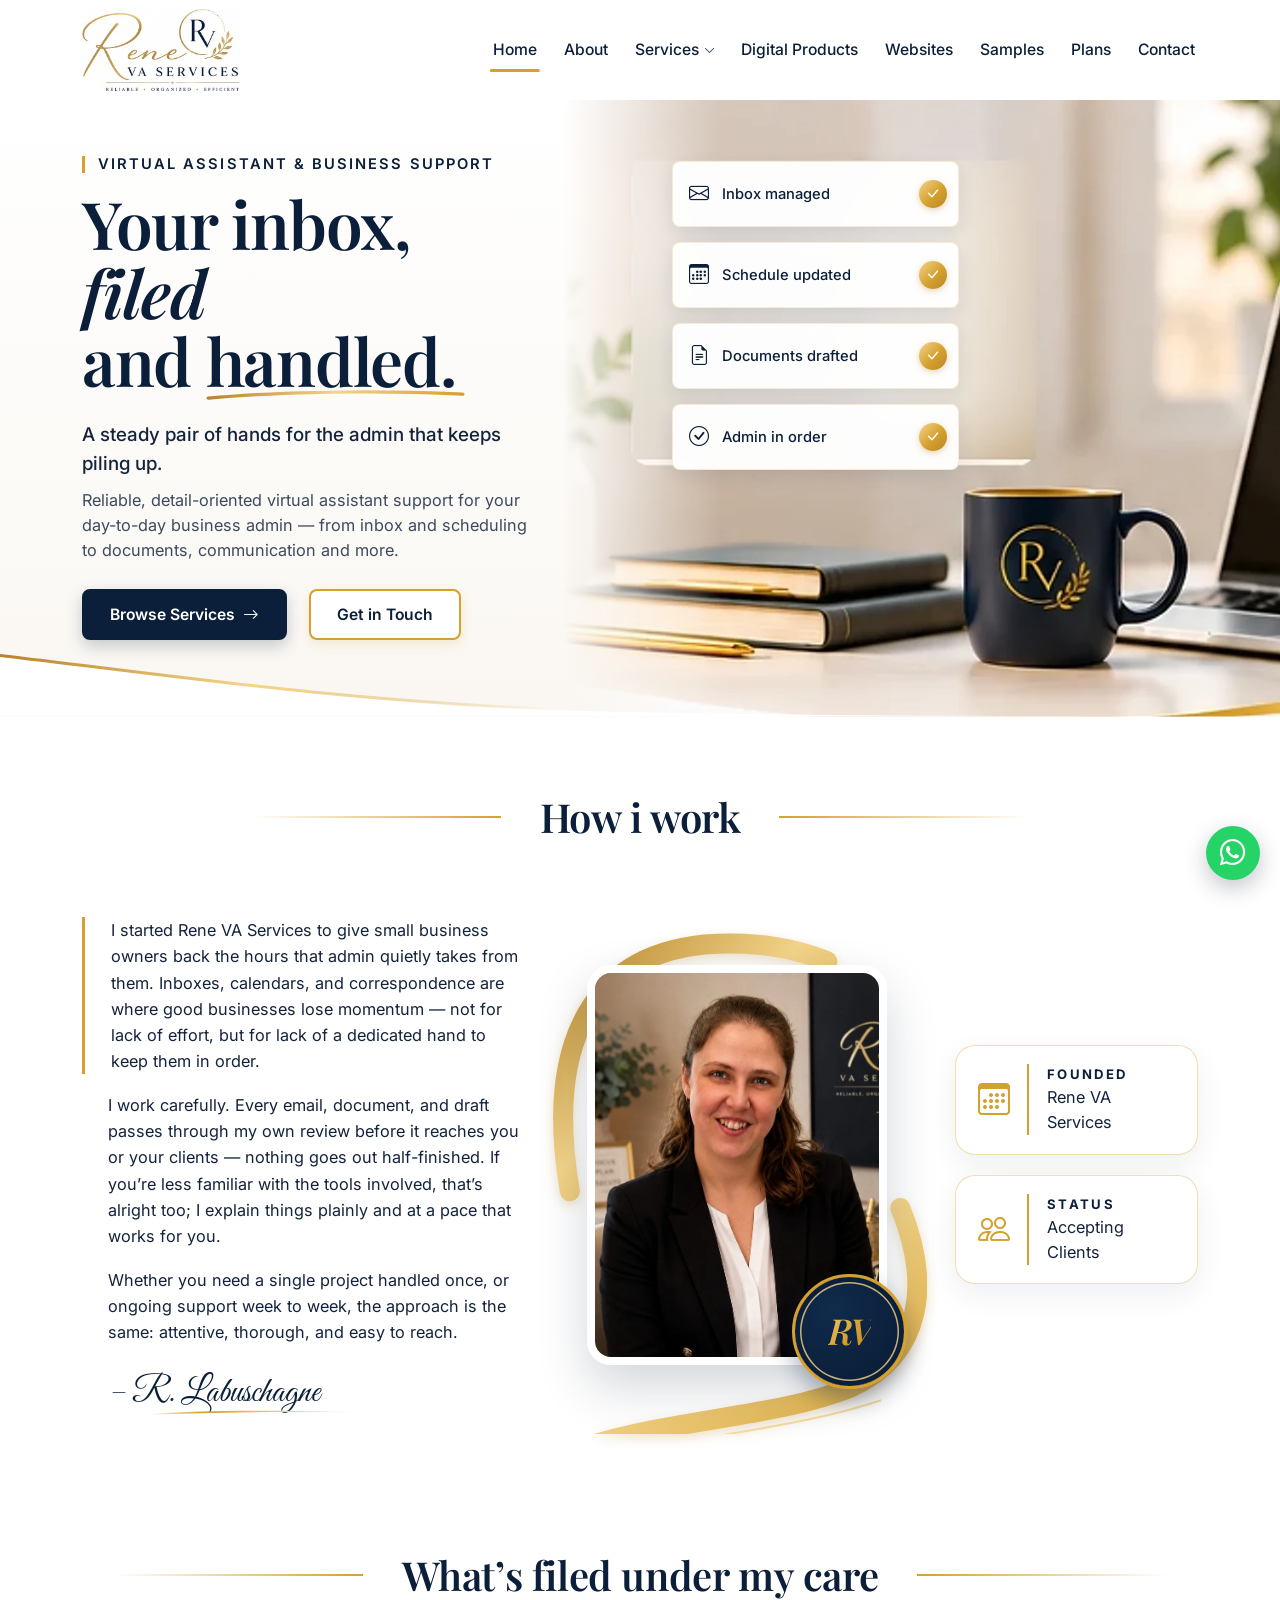
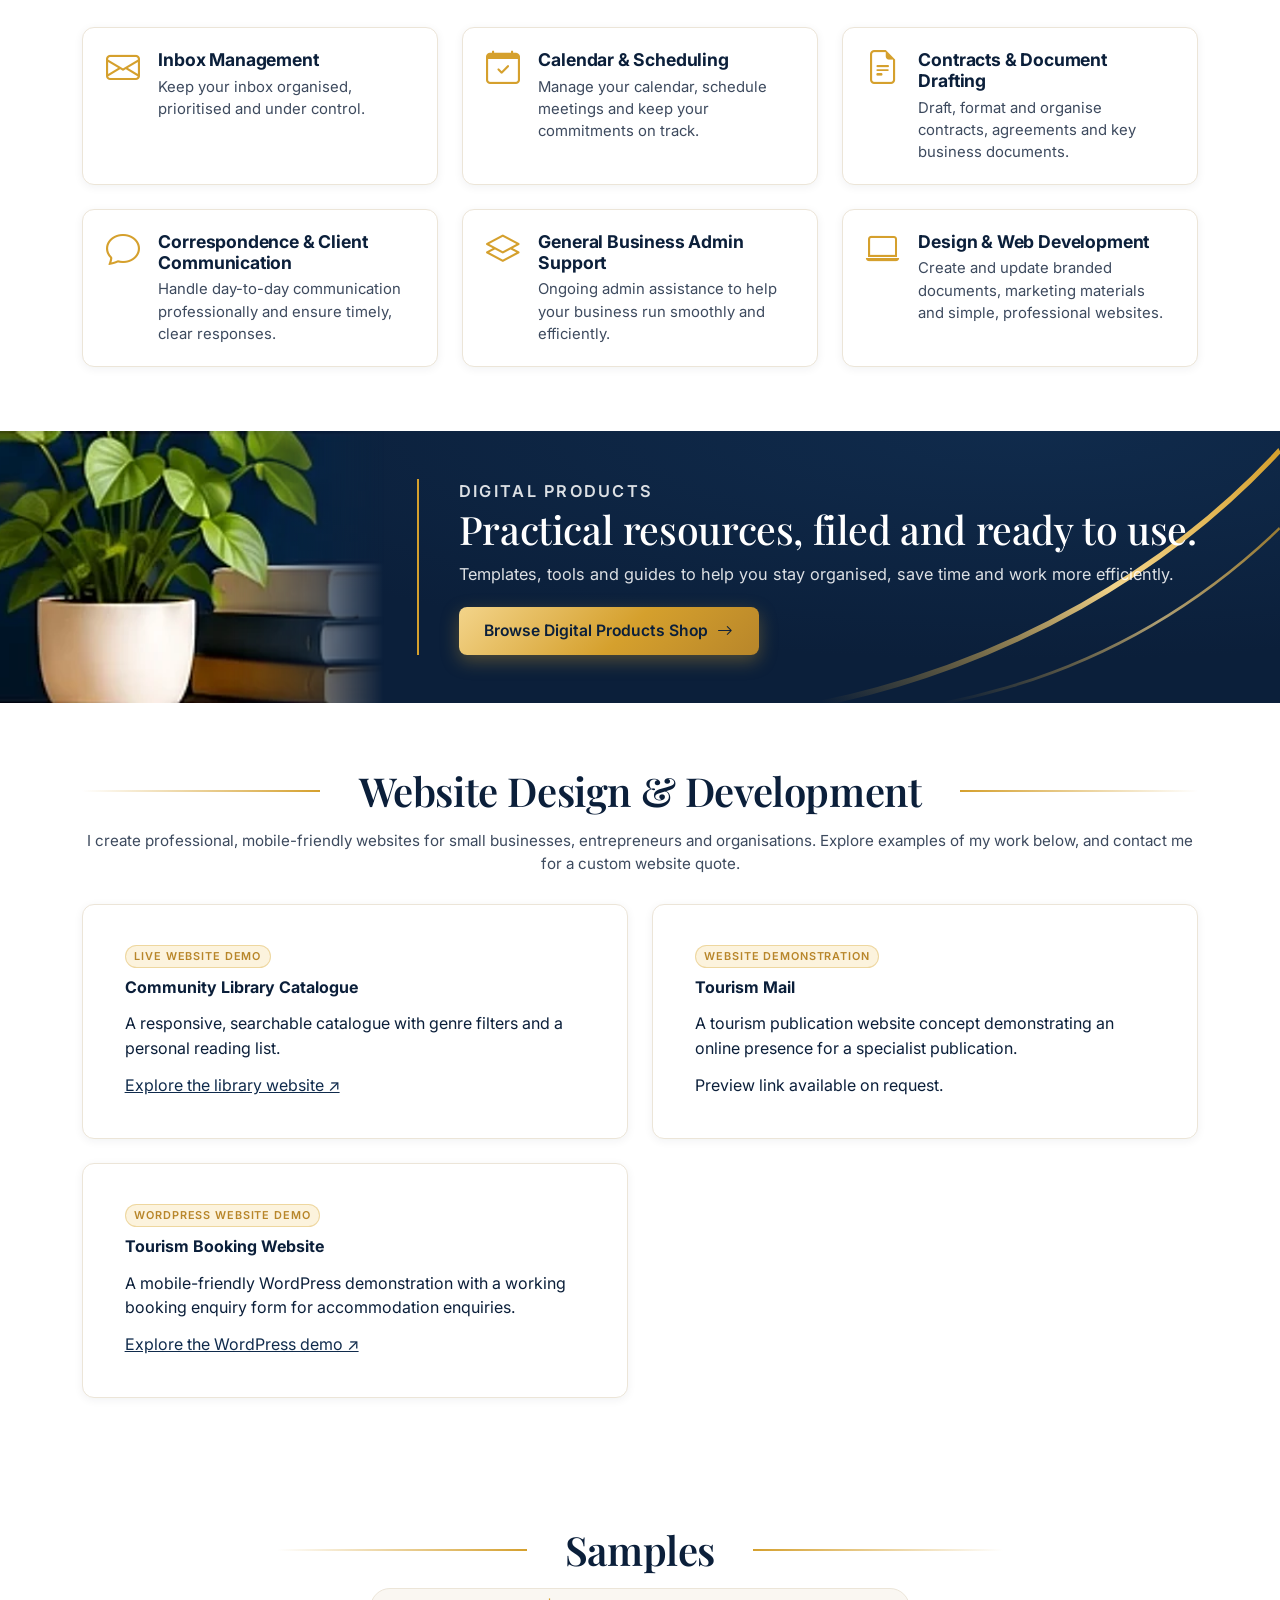
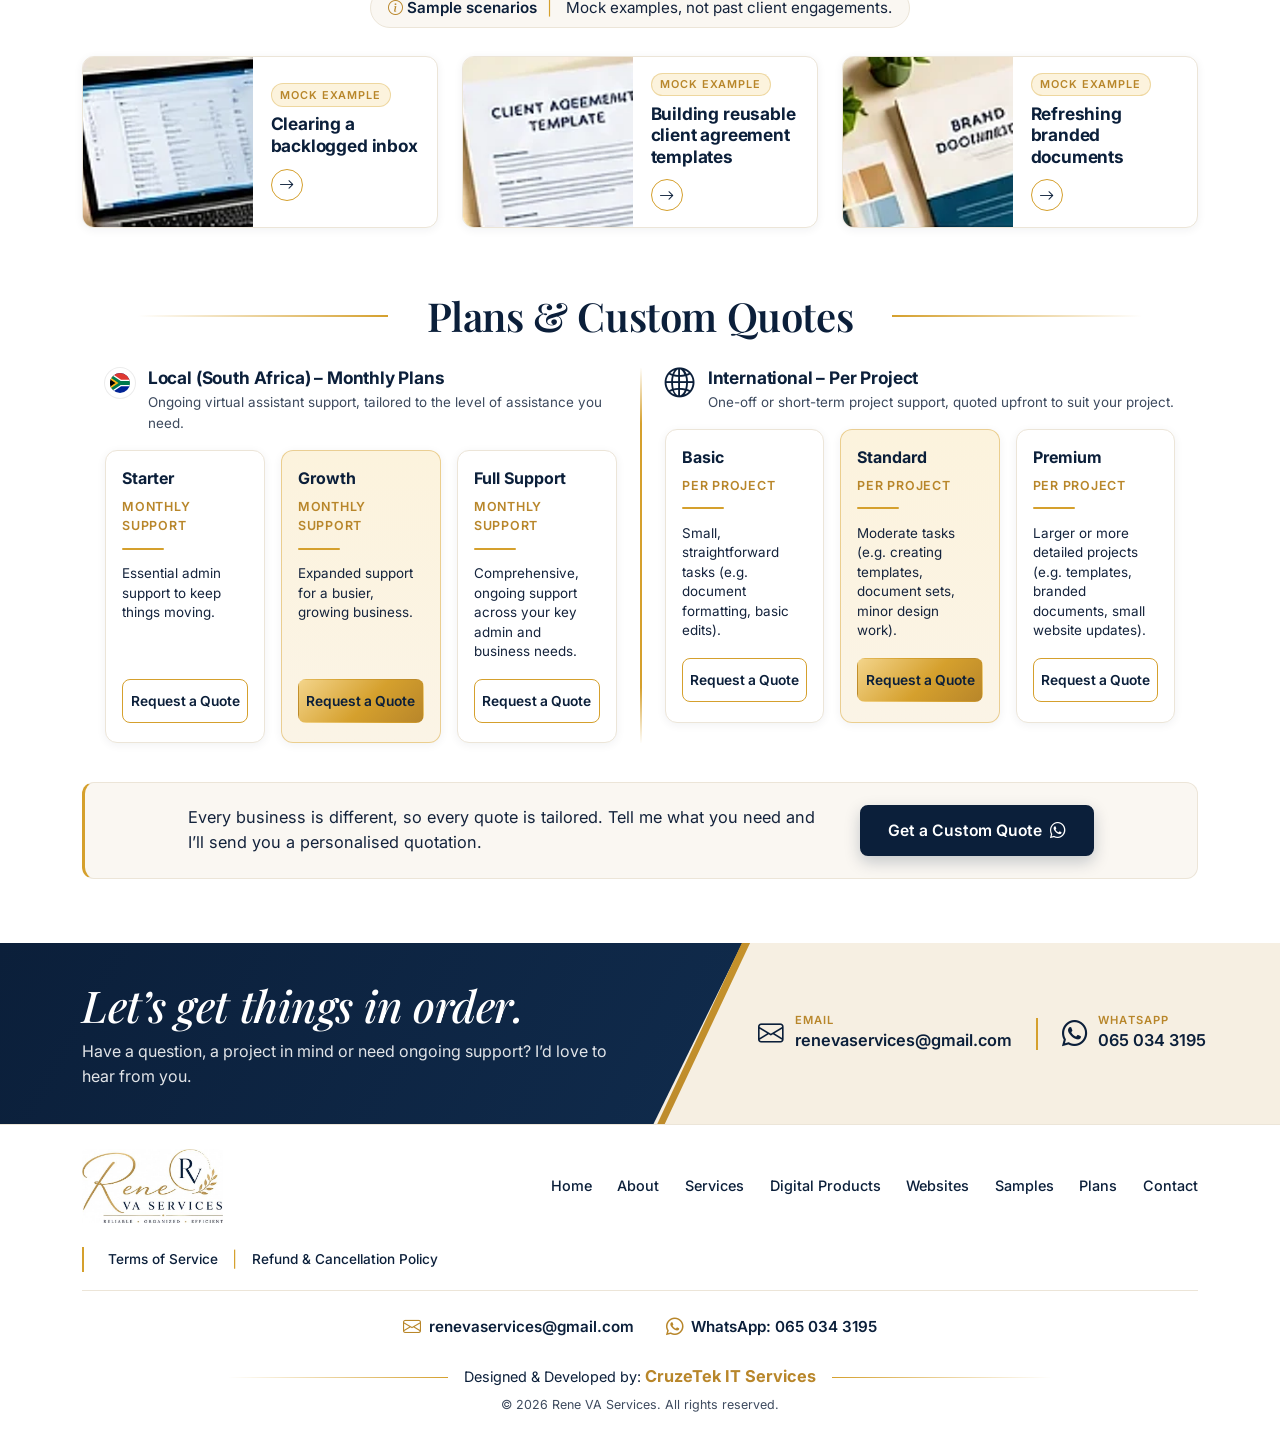
==== commit 765ad76b: "Show WordPress tourism booking demo in website portfolio" ====
--- a/index.html
+++ b/index.html
@@ -330,6 +330,16 @@
               </span>
             </article>
           </div>
+          <div class="col-12 col-lg-6 reveal">
+            <article class="sample-card" style="padding:1.5rem">
+              <span class="sample-body">
+                <span class="sample-tag">WordPress website demo</span>
+                <strong>Tourism Booking Website</strong>
+                <span>A mobile-friendly WordPress demonstration with a working booking enquiry form for accommodation enquiries.</span>
+                <a href="https://renevaservices-mpfch-studio.wp.build" target="_blank" rel="noopener noreferrer">Explore the WordPress demo ↗</a>
+              </span>
+            </article>
+          </div>
         </div>
       </div>
     </section>
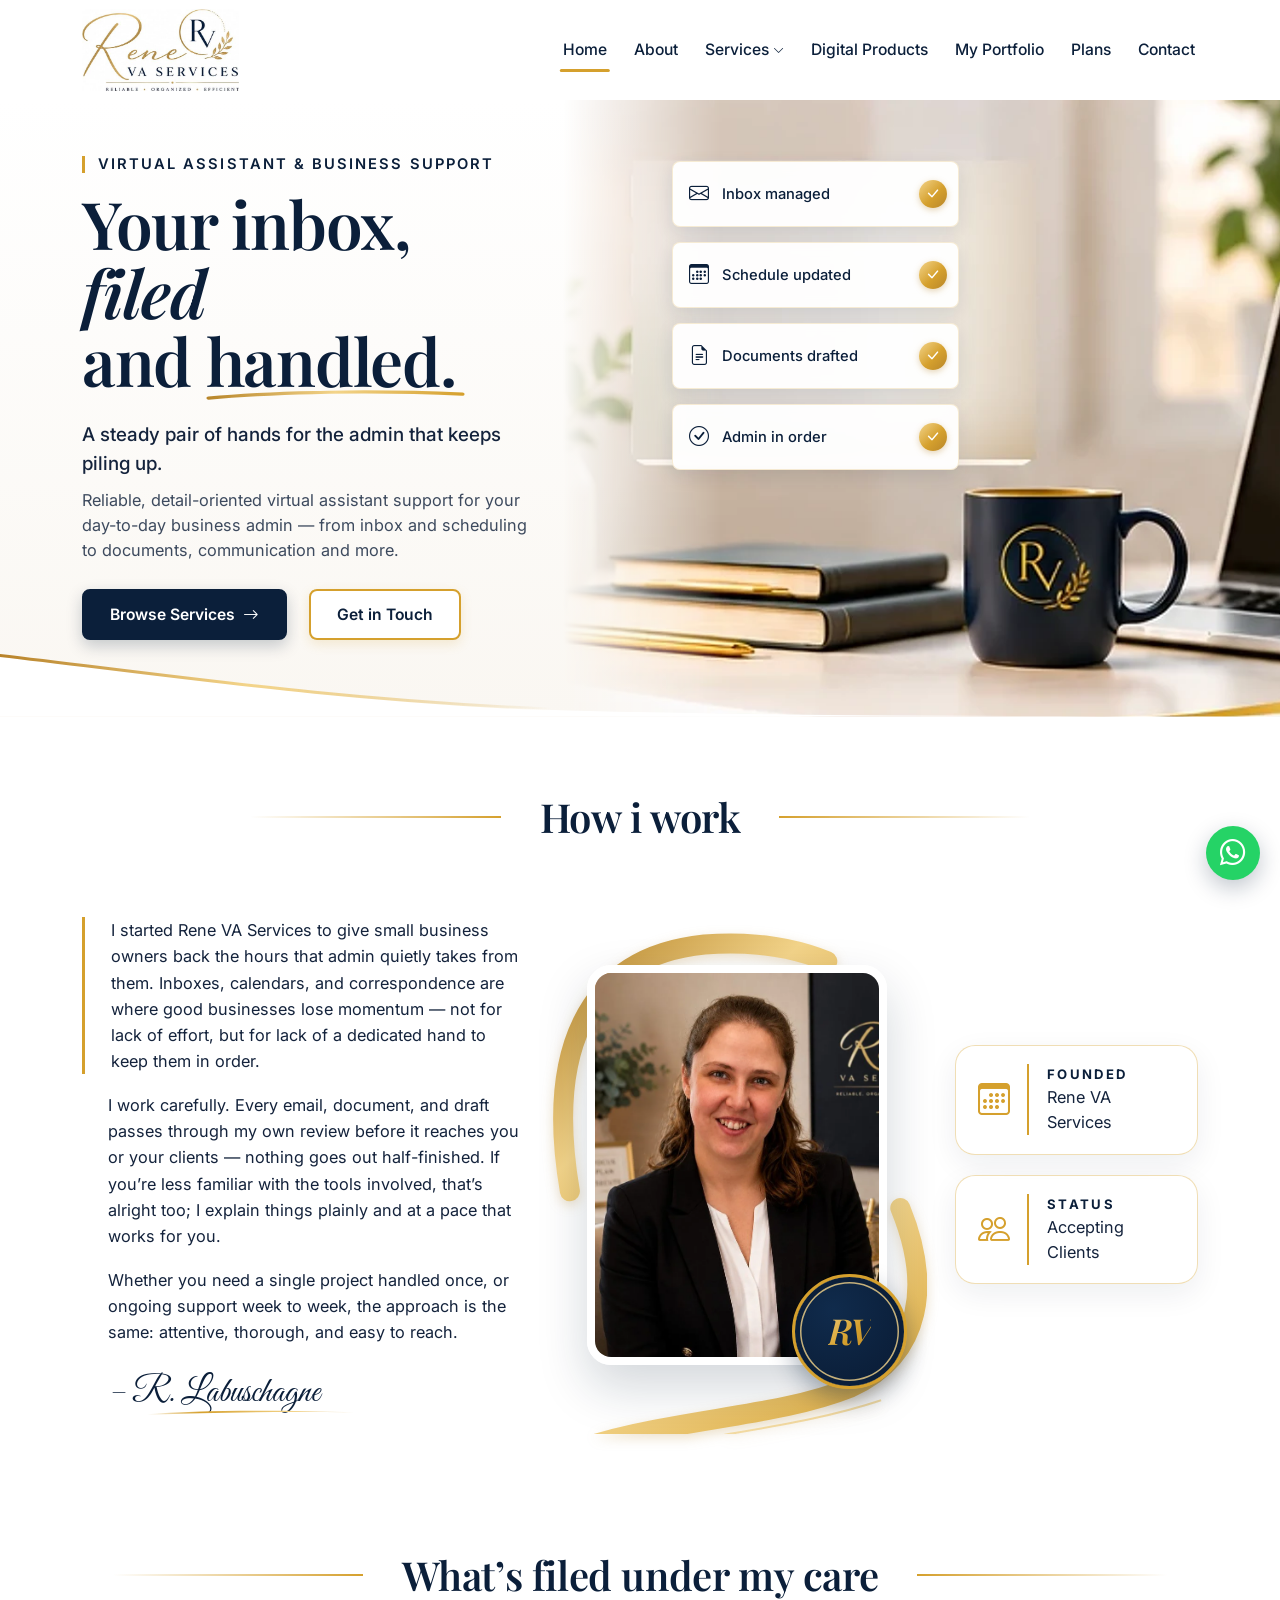
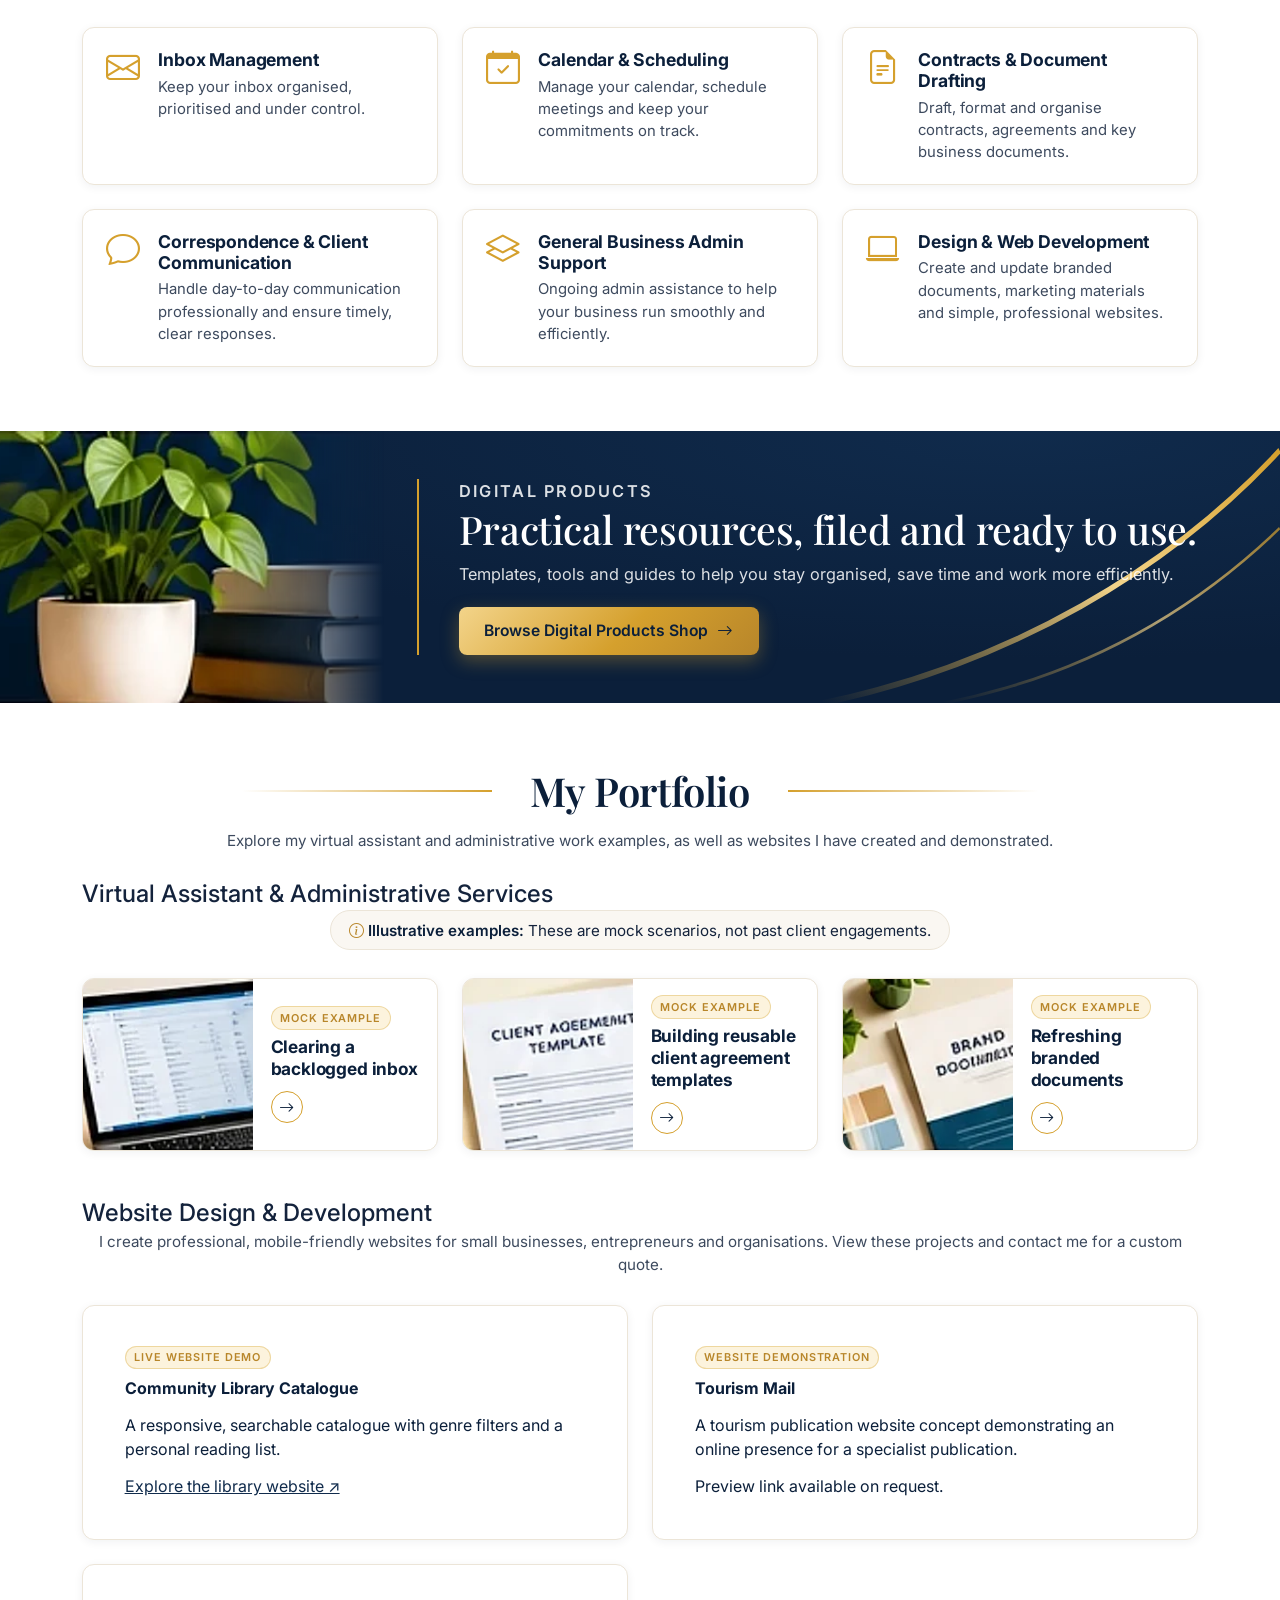
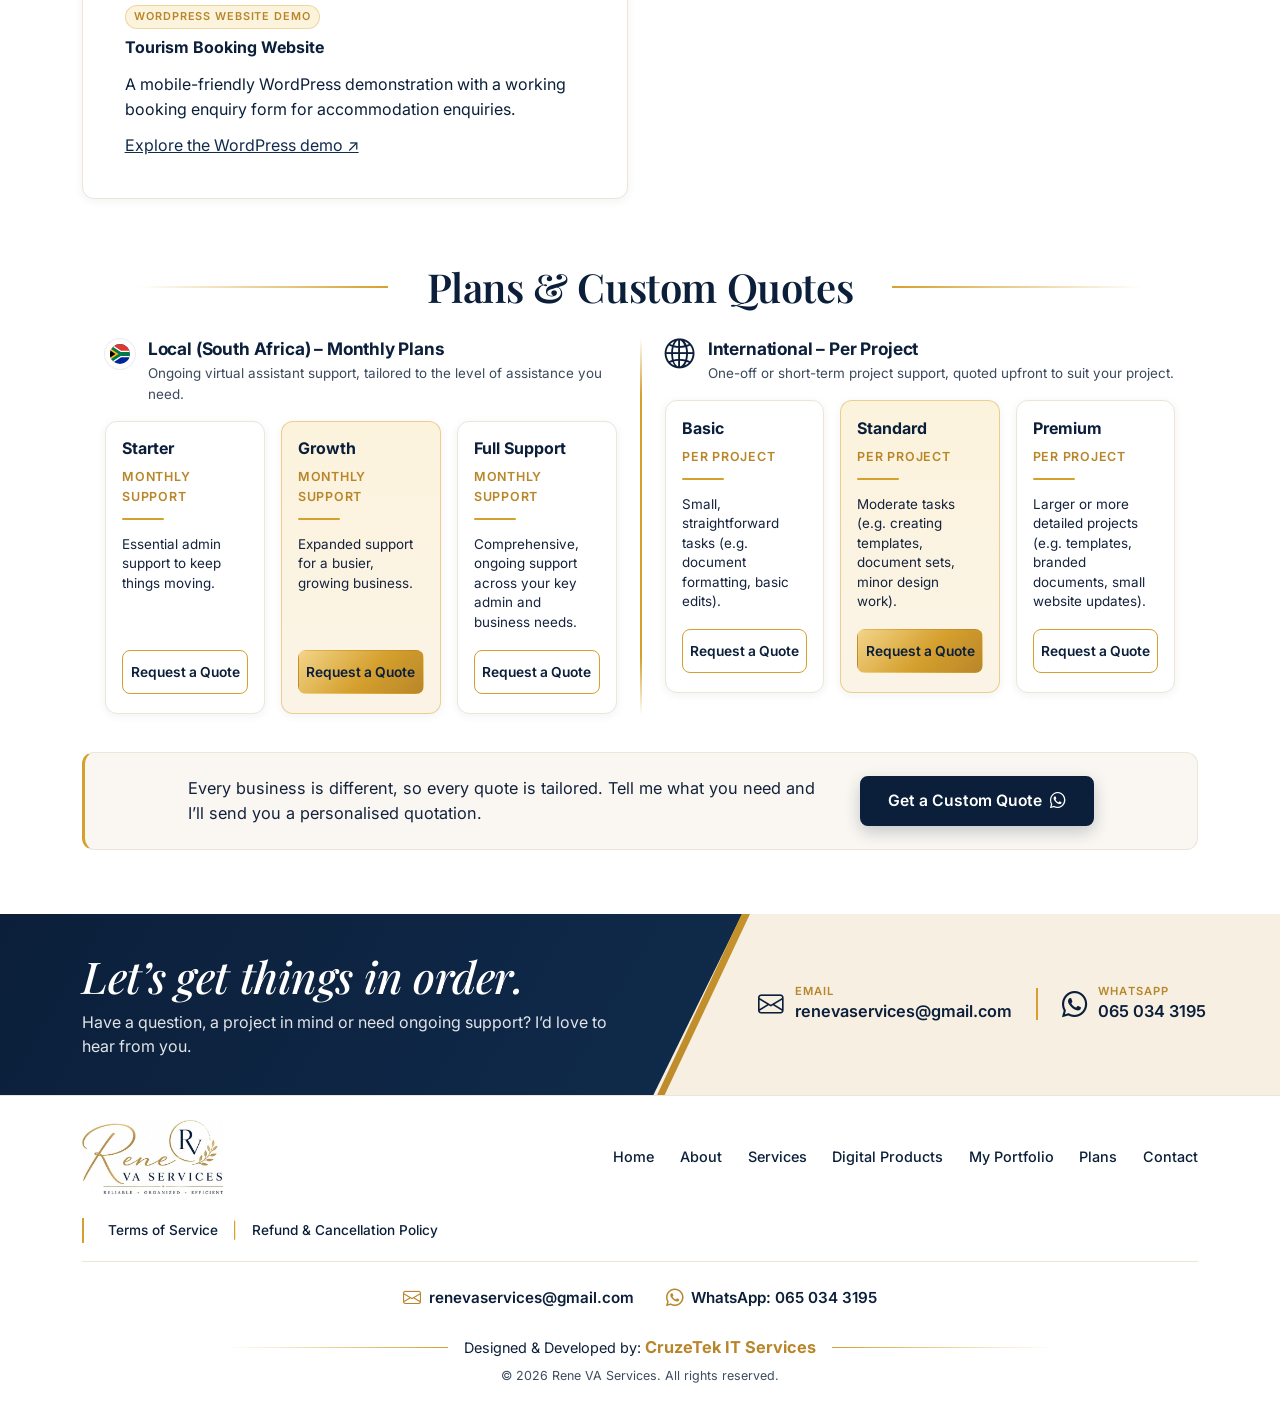
==== commit 51dd126b: "Combine VA work samples and website projects into My Portfolio" ====
--- a/index.html
+++ b/index.html
@@ -90,8 +90,7 @@
               </ul>
             </li>
             <li class="nav-item"><a class="nav-link" href="#digital-products">Digital Products</a></li>
-            <li class="nav-item"><a class="nav-link" href="#websites">Websites</a></li>
-            <li class="nav-item"><a class="nav-link" href="#samples">Samples</a></li>
+            <li class="nav-item"><a class="nav-link" href="#portfolio">My Portfolio</a></li>
             <li class="nav-item"><a class="nav-link" href="#pricing">Plans</a></li>
             <li class="nav-item"><a class="nav-link" href="#contact">Contact</a></li>
           </ul>
@@ -304,53 +303,13 @@
       </div>
     </section>
 
-    <!-- ============ WEBSITE PORTFOLIO ============ -->
-    <section class="samples section-pad" id="websites" aria-labelledby="websites-title">
+    <!-- ============ PORTFOLIO ============ -->
+    <section class="samples section-pad" id="portfolio" aria-labelledby="portfolio-title">
       <div class="container">
-        <h2 class="section-title lined" id="websites-title"><span>Website Design &amp; Development</span></h2>
-        <p class="section-sub">I create professional, mobile-friendly websites for small businesses, entrepreneurs and organisations. Explore examples of my work below, and contact me for a custom website quote.</p>
-        <div class="row g-3 g-lg-4">
-          <div class="col-12 col-lg-6 reveal">
-            <article class="sample-card" style="padding:1.5rem">
-              <span class="sample-body">
-                <span class="sample-tag">Live website demo</span>
-                <strong>Community Library Catalogue</strong>
-                <span>A responsive, searchable catalogue with genre filters and a personal reading list.</span>
-                <a href="https://renevaservices.github.io/community-library-catalogue/" target="_blank" rel="noopener noreferrer">Explore the library website ↗</a>
-              </span>
-            </article>
-          </div>
-          <div class="col-12 col-lg-6 reveal">
-            <article class="sample-card" style="padding:1.5rem">
-              <span class="sample-body">
-                <span class="sample-tag">Website demonstration</span>
-                <strong>Tourism Mail</strong>
-                <span>A tourism publication website concept demonstrating an online presence for a specialist publication.</span>
-                <span>Preview link available on request.</span>
-              </span>
-            </article>
-          </div>
-          <div class="col-12 col-lg-6 reveal">
-            <article class="sample-card" style="padding:1.5rem">
-              <span class="sample-body">
-                <span class="sample-tag">WordPress website demo</span>
-                <strong>Tourism Booking Website</strong>
-                <span>A mobile-friendly WordPress demonstration with a working booking enquiry form for accommodation enquiries.</span>
-                <a href="https://renevaservices-mpfch-studio.wp.build" target="_blank" rel="noopener noreferrer">Explore the WordPress demo ↗</a>
-              </span>
-            </article>
-          </div>
-        </div>
-      </div>
-    </section>
-
-    <!-- ============ SAMPLES ============ -->
-    <section class="samples section-pad" id="samples" aria-labelledby="samples-title">
-      <div class="container">
-        <h2 class="section-title lined" id="samples-title"><span>Samples</span></h2>
-        <p class="section-sub samples-note"><i class="bi bi-info-circle" aria-hidden="true"></i> <strong>Sample
-            scenarios</strong> <span class="sep" aria-hidden="true">|</span> Mock examples, not past client engagements.
-        </p>
+        <h2 class="section-title lined" id="portfolio-title"><span>My Portfolio</span></h2>
+        <p class="section-sub">Explore my virtual assistant and administrative work examples, as well as websites I have created and demonstrated.</p>
+        <h3 id="portfolio-va" class="h4 mt-4 mb-3">Virtual Assistant &amp; Administrative Services</h3>
+        <p class="section-sub samples-note"><i class="bi bi-info-circle" aria-hidden="true"></i> <strong>Illustrative examples:</strong> These are mock scenarios, not past client engagements.</p>
         <div class="row g-3 g-lg-4">
           <div class="col-12 col-lg-4 reveal">
             <a class="sample-card" href="samples/inbox-demo.html"
@@ -381,6 +340,40 @@
                   class="sample-title">Refreshing branded documents</span><span class="arrow-circle"><i
                     class="bi bi-arrow-right" aria-hidden="true"></i></span></span>
             </a>
+          </div>
+        </div>
+        <h3 id="portfolio-websites" class="h4 mt-5 mb-3">Website Design &amp; Development</h3>
+        <p class="section-sub">I create professional, mobile-friendly websites for small businesses, entrepreneurs and organisations. View these projects and contact me for a custom quote.</p>
+        <div class="row g-3 g-lg-4">
+          <div class="col-12 col-lg-6 reveal">
+            <article class="sample-card" style="padding:1.5rem">
+              <span class="sample-body">
+                <span class="sample-tag">Live website demo</span>
+                <strong>Community Library Catalogue</strong>
+                <span>A responsive, searchable catalogue with genre filters and a personal reading list.</span>
+                <a href="https://renevaservices.github.io/community-library-catalogue/" target="_blank" rel="noopener noreferrer">Explore the library website ↗</a>
+              </span>
+            </article>
+          </div>
+          <div class="col-12 col-lg-6 reveal">
+            <article class="sample-card" style="padding:1.5rem">
+              <span class="sample-body">
+                <span class="sample-tag">Website demonstration</span>
+                <strong>Tourism Mail</strong>
+                <span>A tourism publication website concept demonstrating an online presence for a specialist publication.</span>
+                <span>Preview link available on request.</span>
+              </span>
+            </article>
+          </div>
+          <div class="col-12 col-lg-6 reveal">
+            <article class="sample-card" style="padding:1.5rem">
+              <span class="sample-body">
+                <span class="sample-tag">WordPress website demo</span>
+                <strong>Tourism Booking Website</strong>
+                <span>A mobile-friendly WordPress demonstration with a working booking enquiry form for accommodation enquiries.</span>
+                <a href="https://renevaservices-mpfch-studio.wp.build" target="_blank" rel="noopener noreferrer">Explore the WordPress demo ↗</a>
+              </span>
+            </article>
           </div>
         </div>
       </div>
@@ -541,8 +534,7 @@
           <a href="#about">About</a>
           <a href="#services">Services</a>
           <a href="#digital-products">Digital Products</a>
-          <a href="#websites">Websites</a>
-          <a href="#samples">Samples</a>
+          <a href="#portfolio">My Portfolio</a>
           <a href="#pricing">Plans</a>
           <a href="#contact">Contact</a>
         </nav>
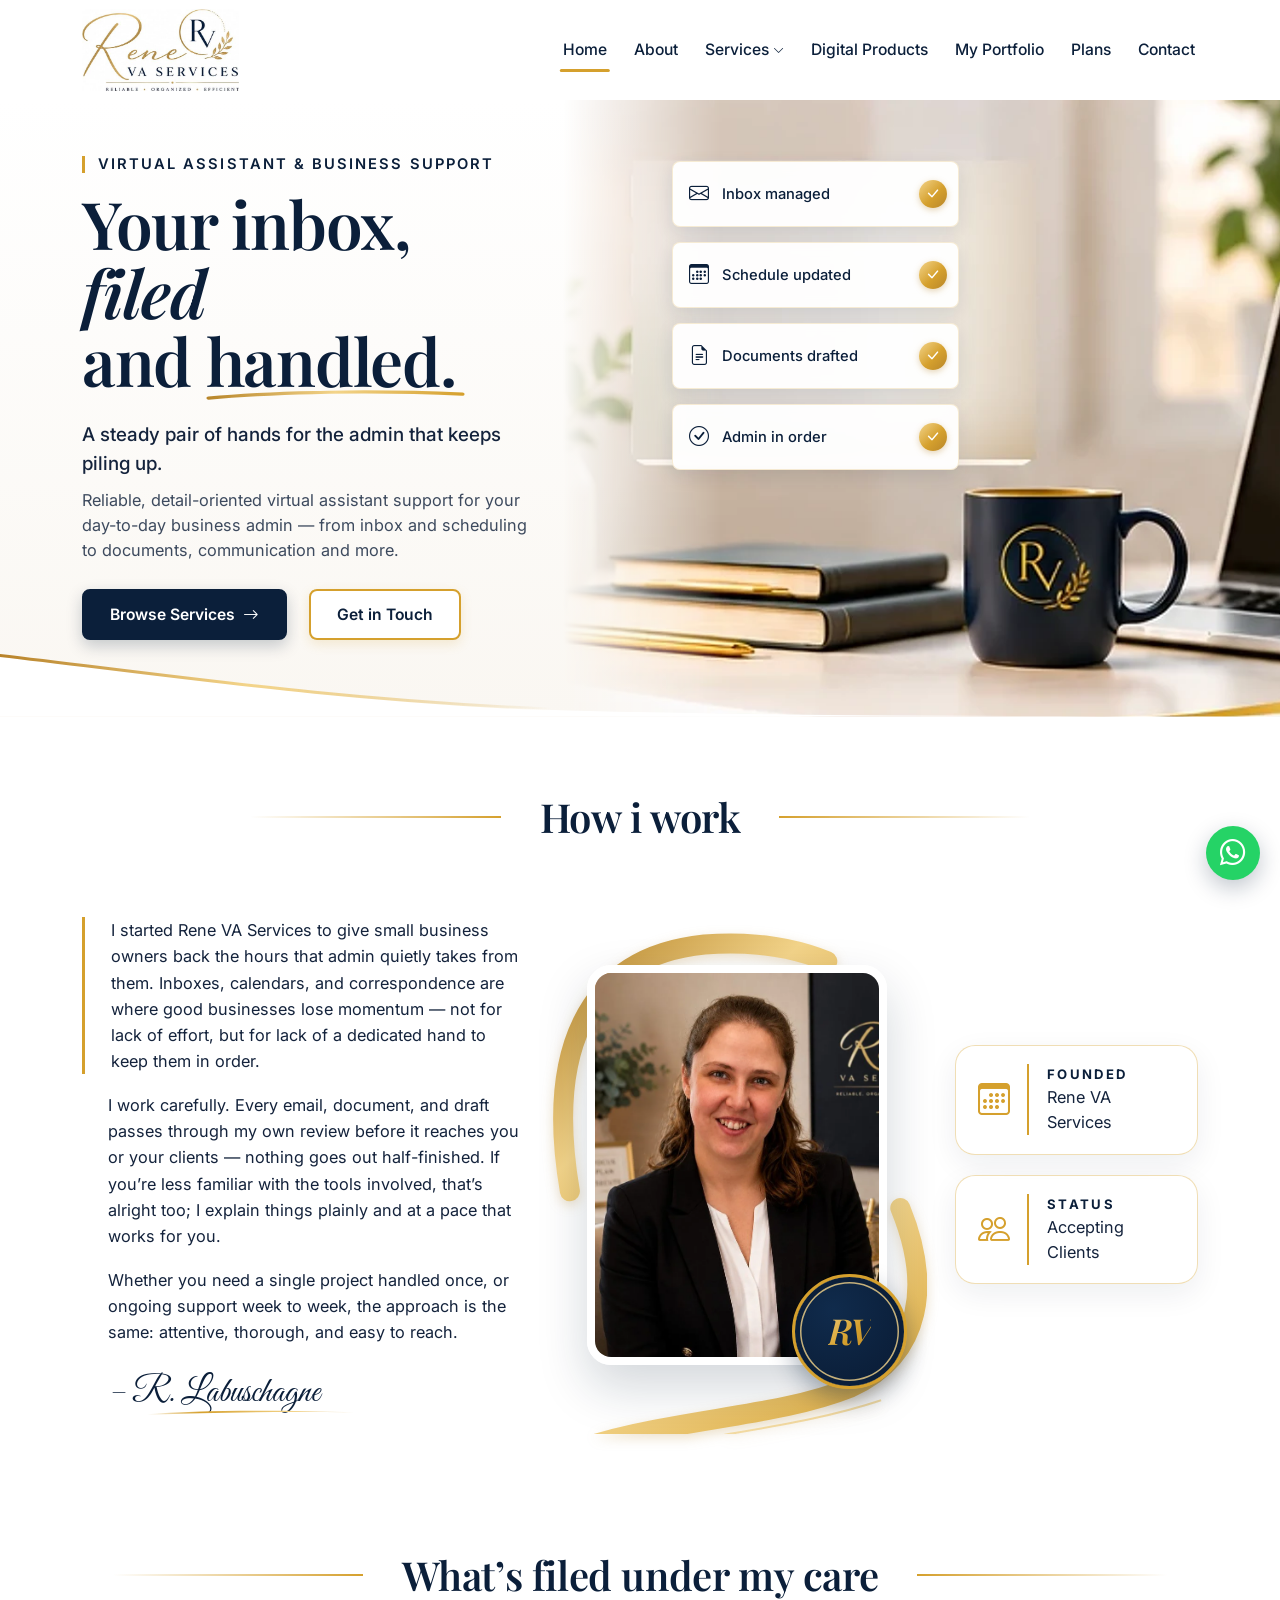
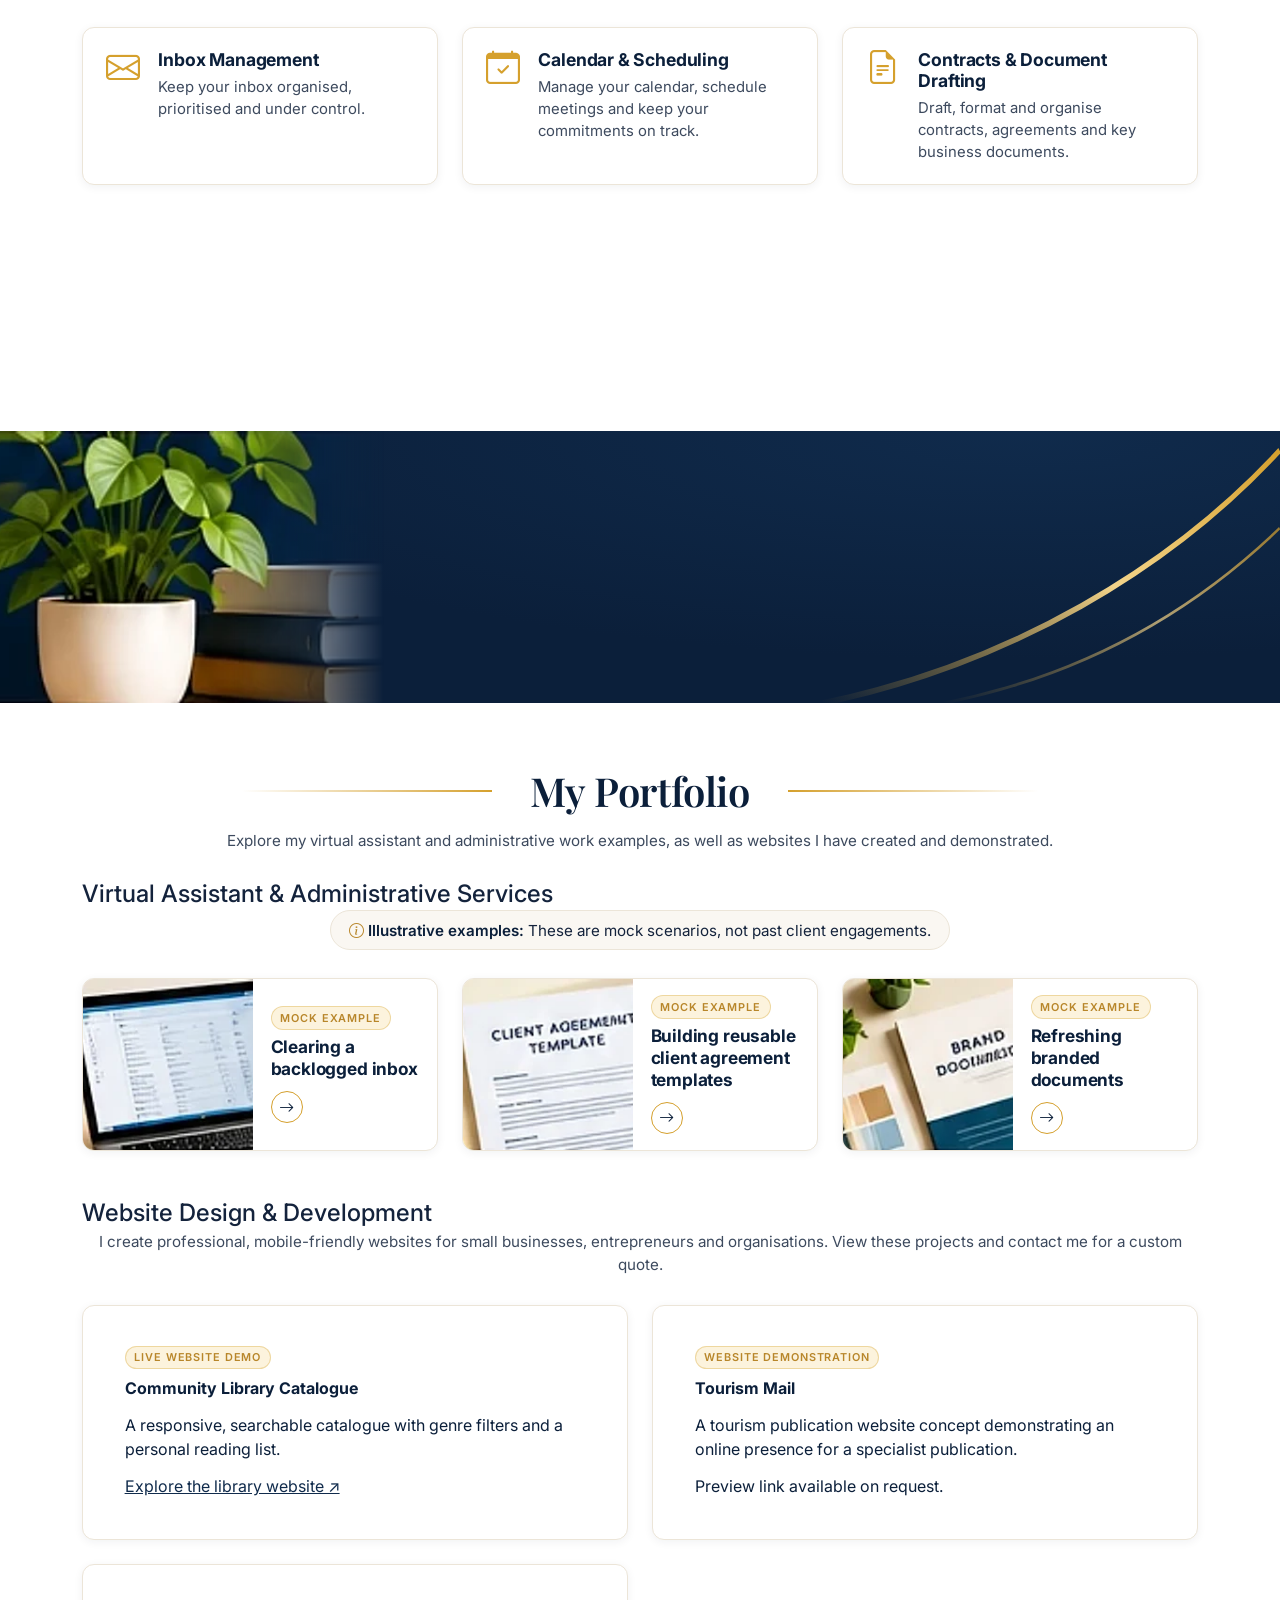
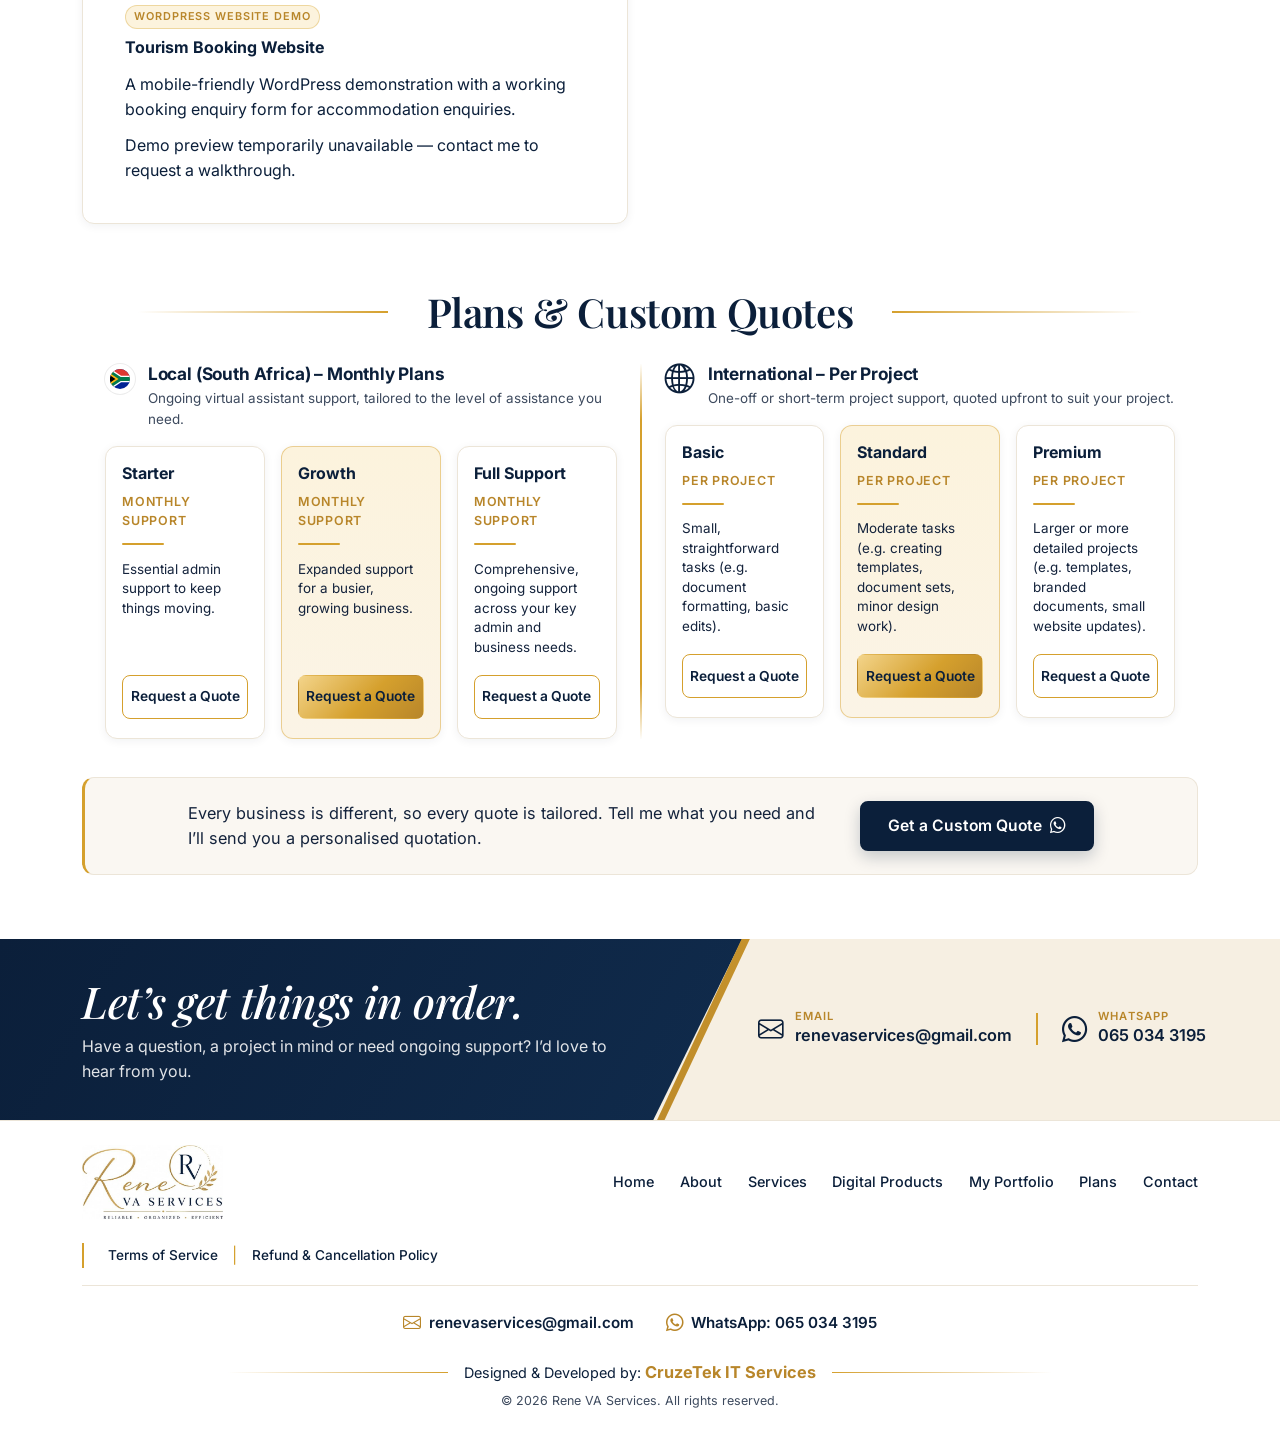
==== commit 325bcf6e: "Remove unavailable WordPress demo link from portfolio" ====
--- a/index.html
+++ b/index.html
@@ -371,7 +371,7 @@
                 <span class="sample-tag">WordPress website demo</span>
                 <strong>Tourism Booking Website</strong>
                 <span>A mobile-friendly WordPress demonstration with a working booking enquiry form for accommodation enquiries.</span>
-                <a href="https://renevaservices-mpfch-studio.wp.build" target="_blank" rel="noopener noreferrer">Explore the WordPress demo ↗</a>
+                <span>Demo preview temporarily unavailable — contact me to request a walkthrough.</span>
               </span>
             </article>
           </div>
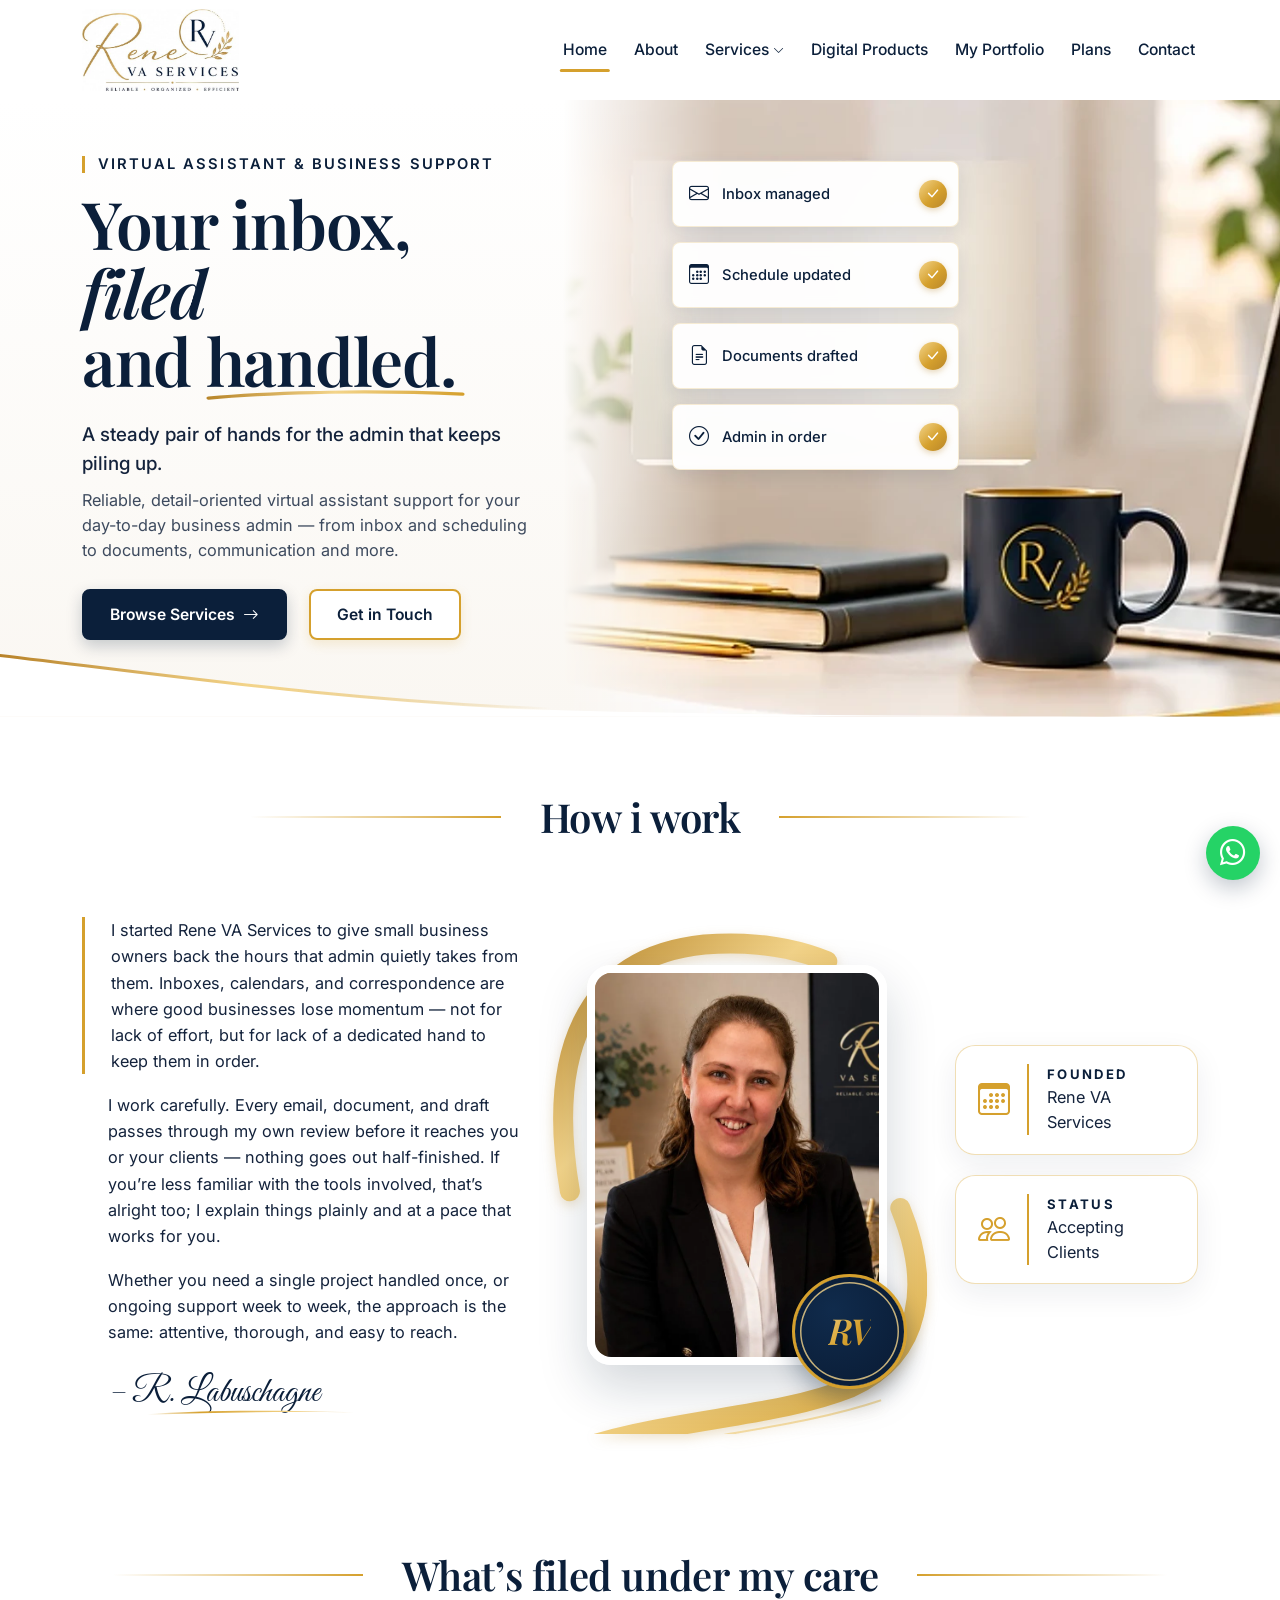
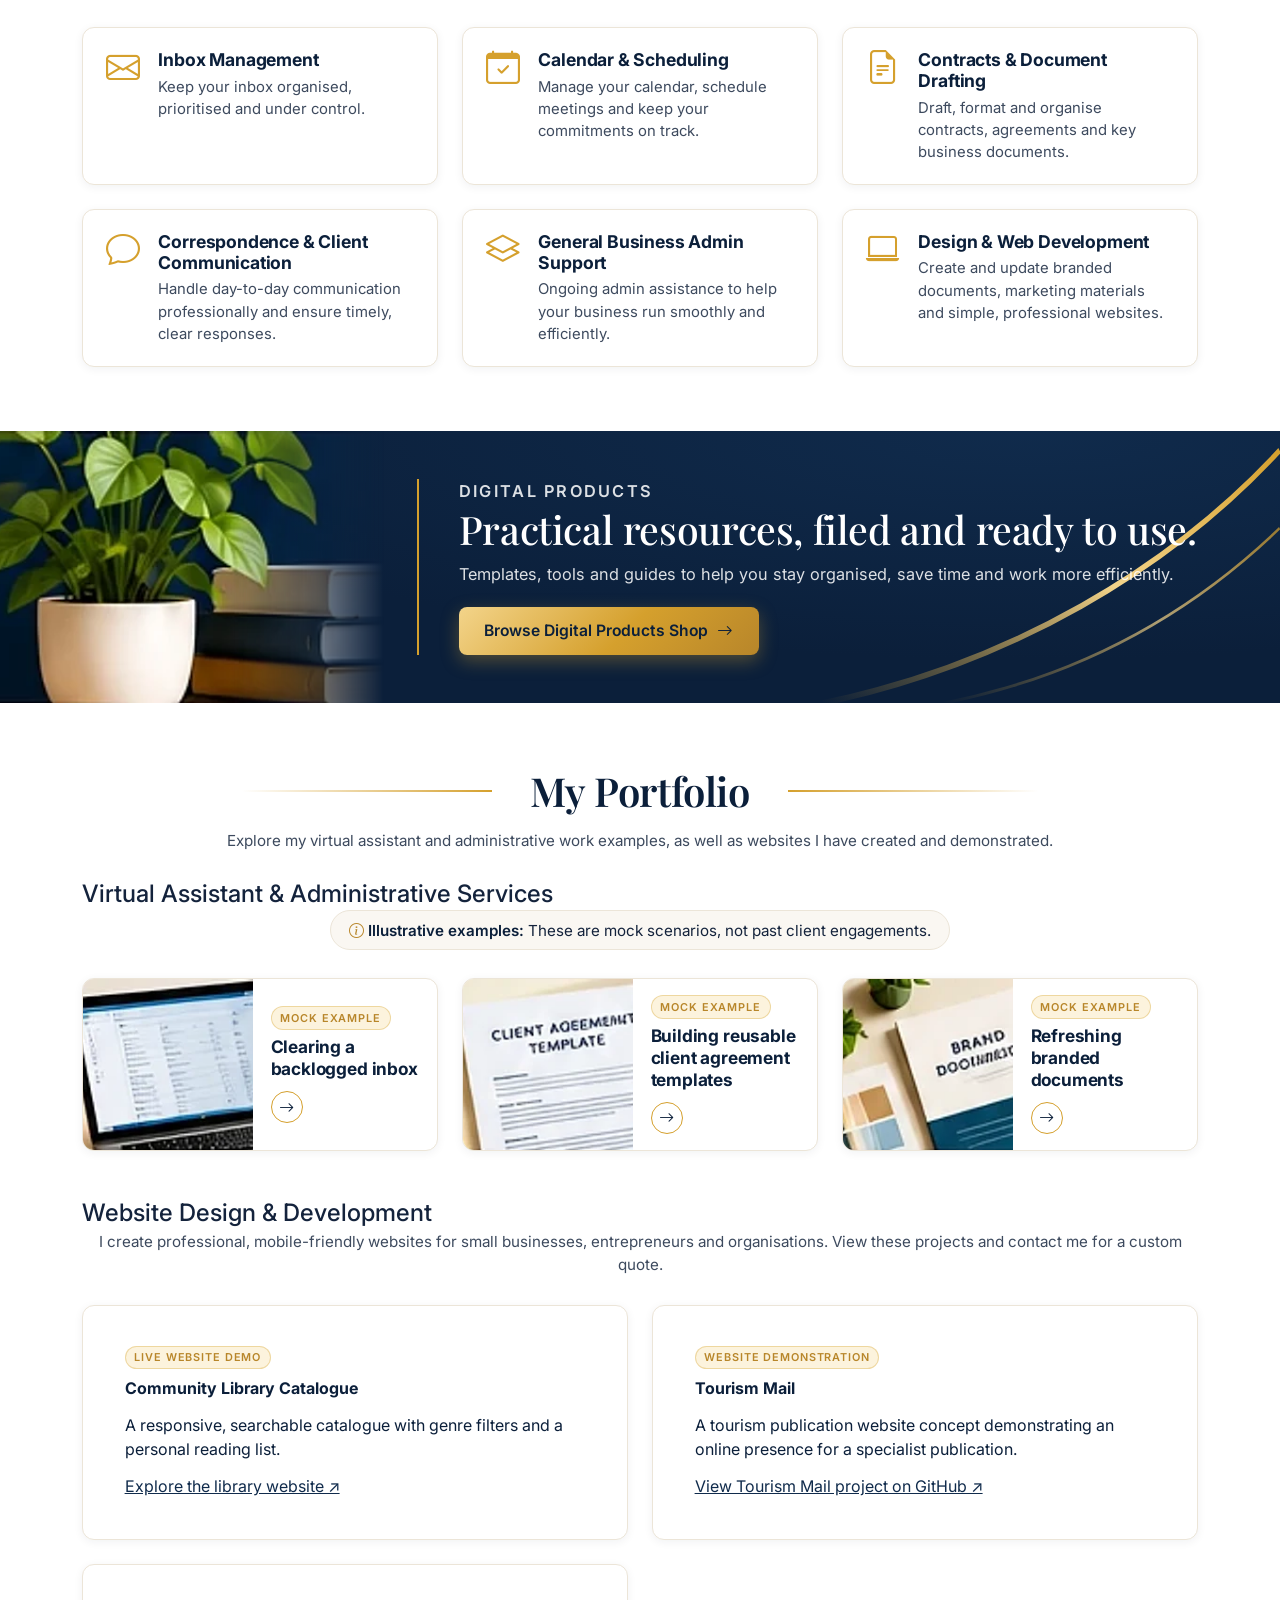
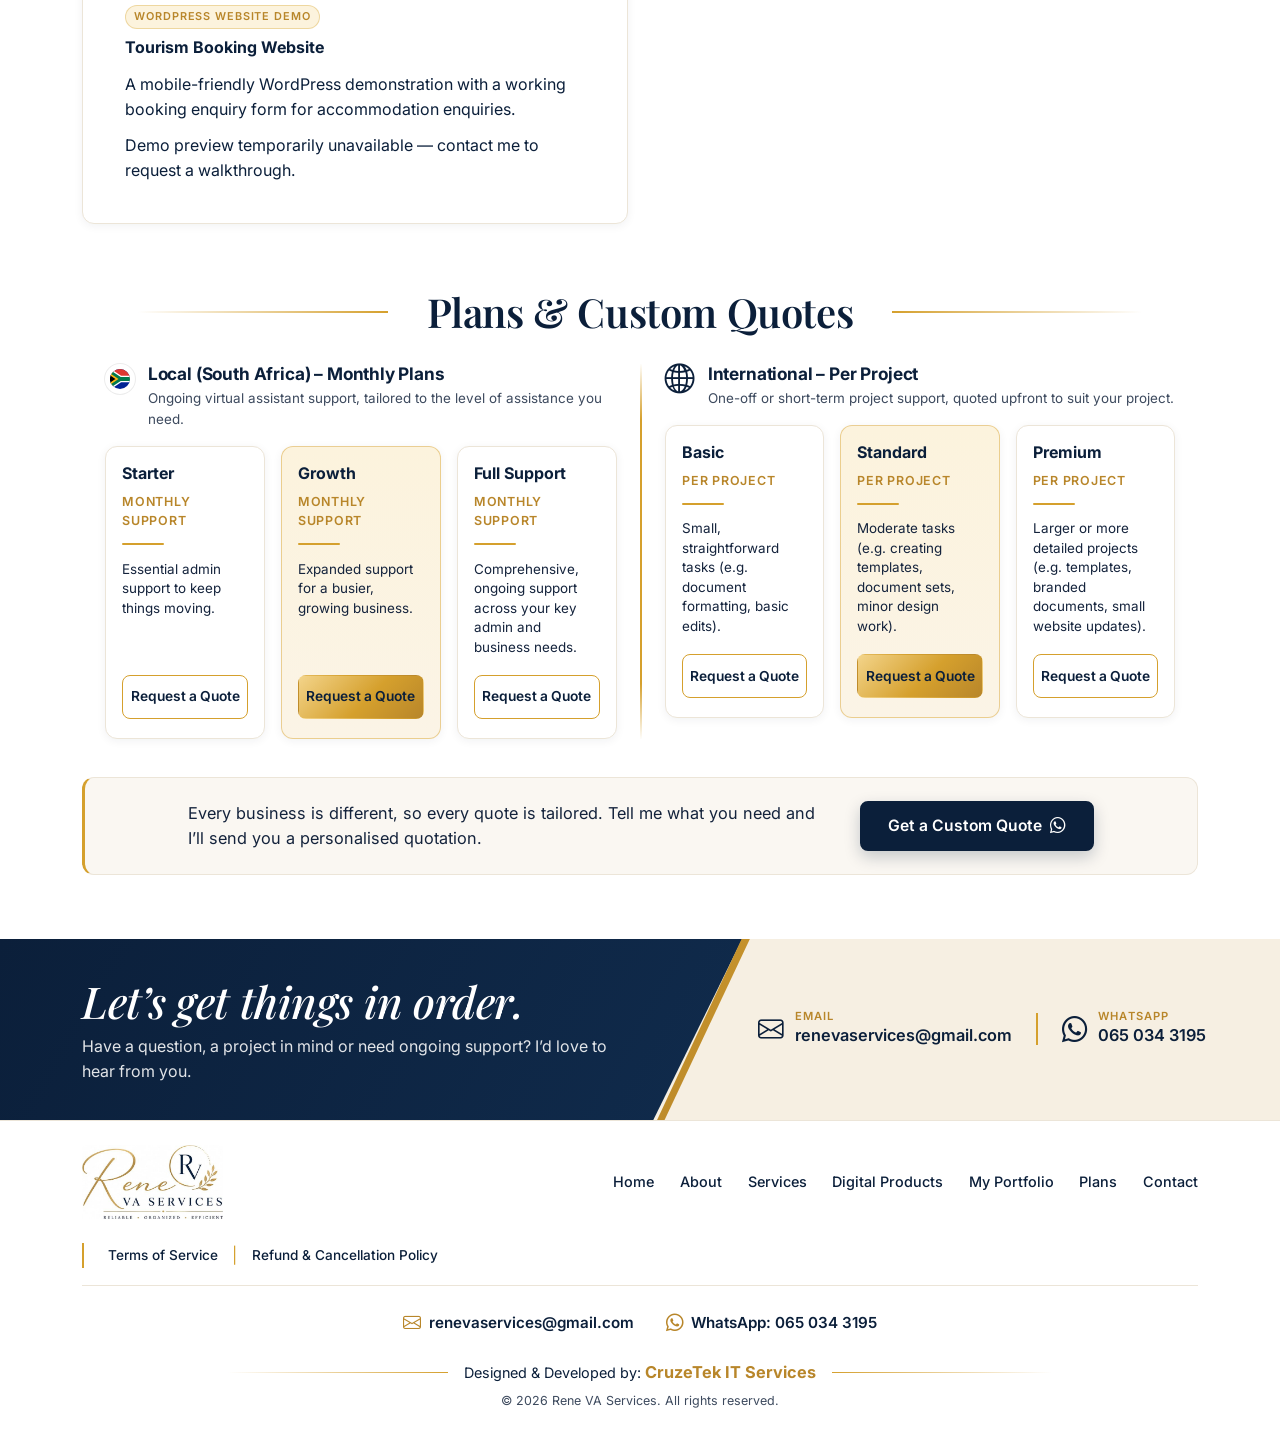
==== commit c990c78d: "Link Tourism Mail portfolio entry to confirmed GitHub repository" ====
--- a/index.html
+++ b/index.html
@@ -361,7 +361,7 @@
                 <span class="sample-tag">Website demonstration</span>
                 <strong>Tourism Mail</strong>
                 <span>A tourism publication website concept demonstrating an online presence for a specialist publication.</span>
-                <span>Preview link available on request.</span>
+                <a href="https://github.com/renevaservices/tourism-mail-website" target="_blank" rel="noopener noreferrer">View Tourism Mail project on GitHub ↗</a>
               </span>
             </article>
           </div>
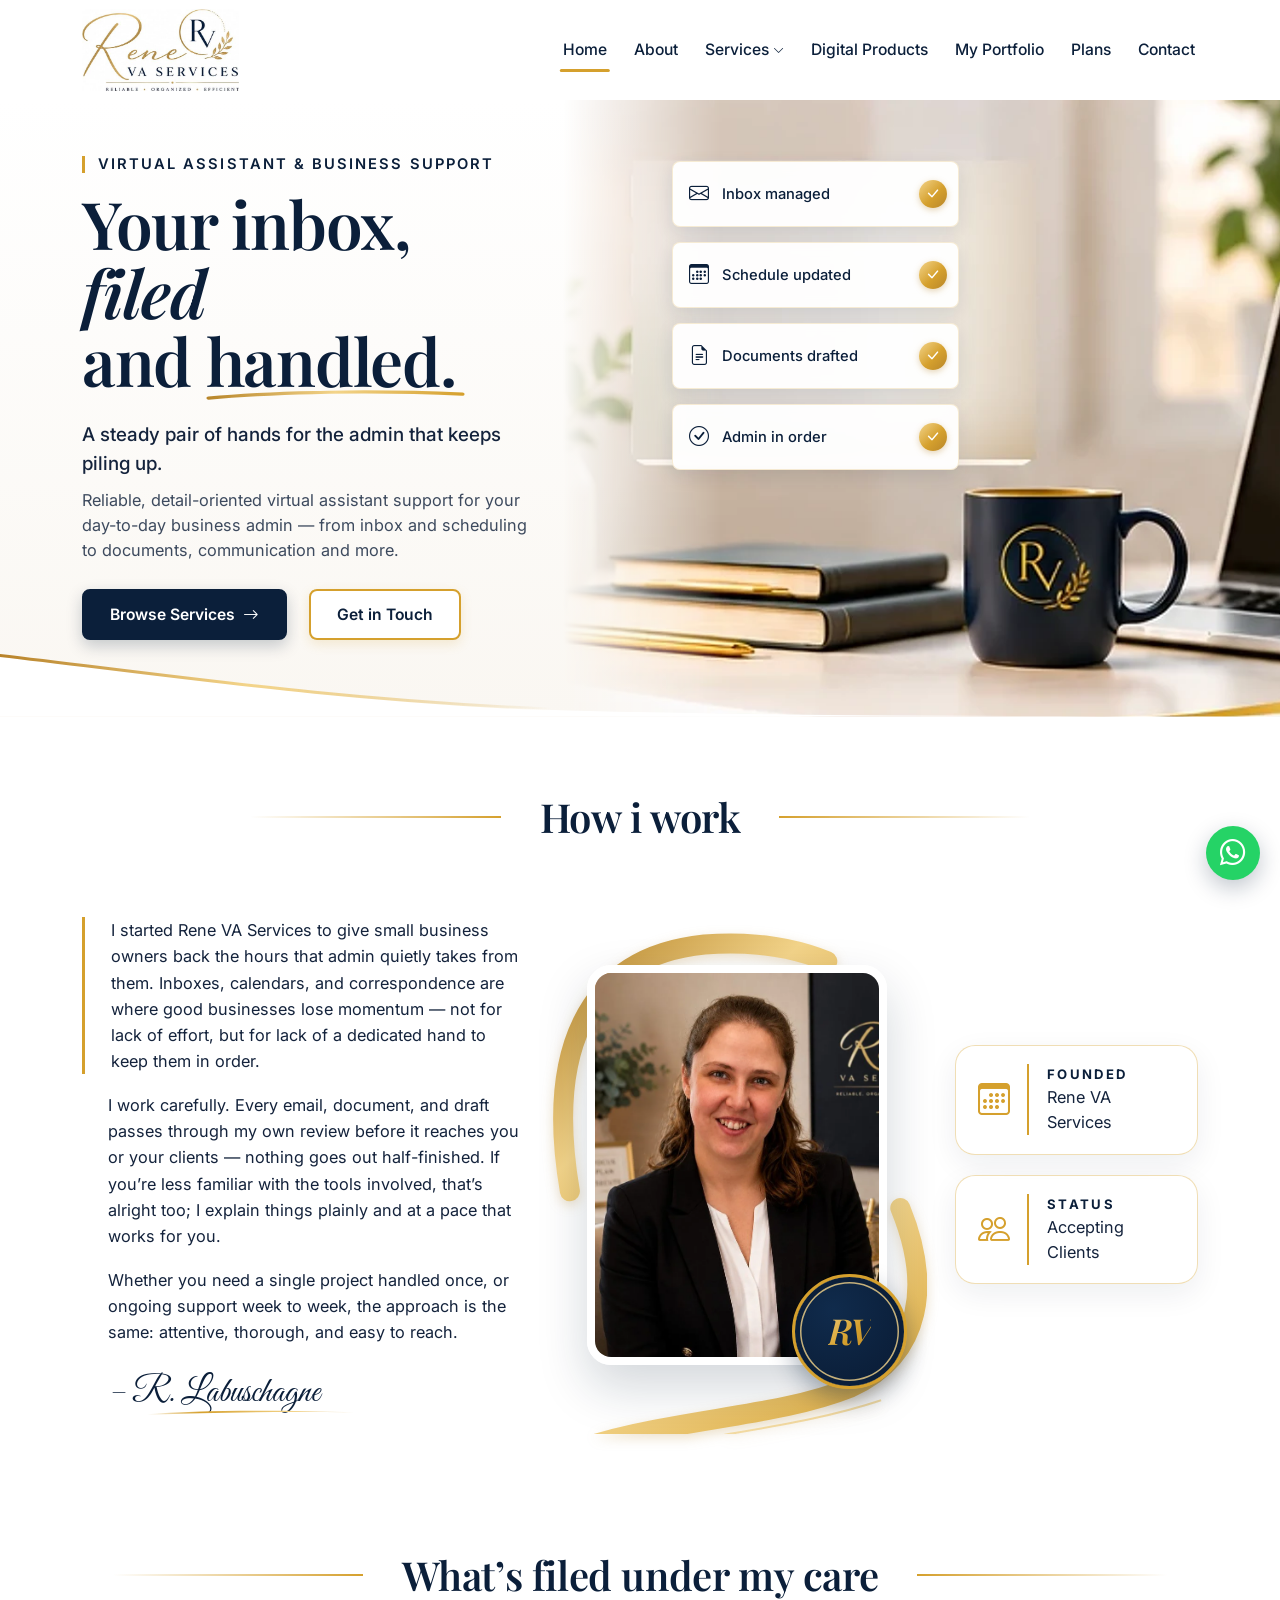
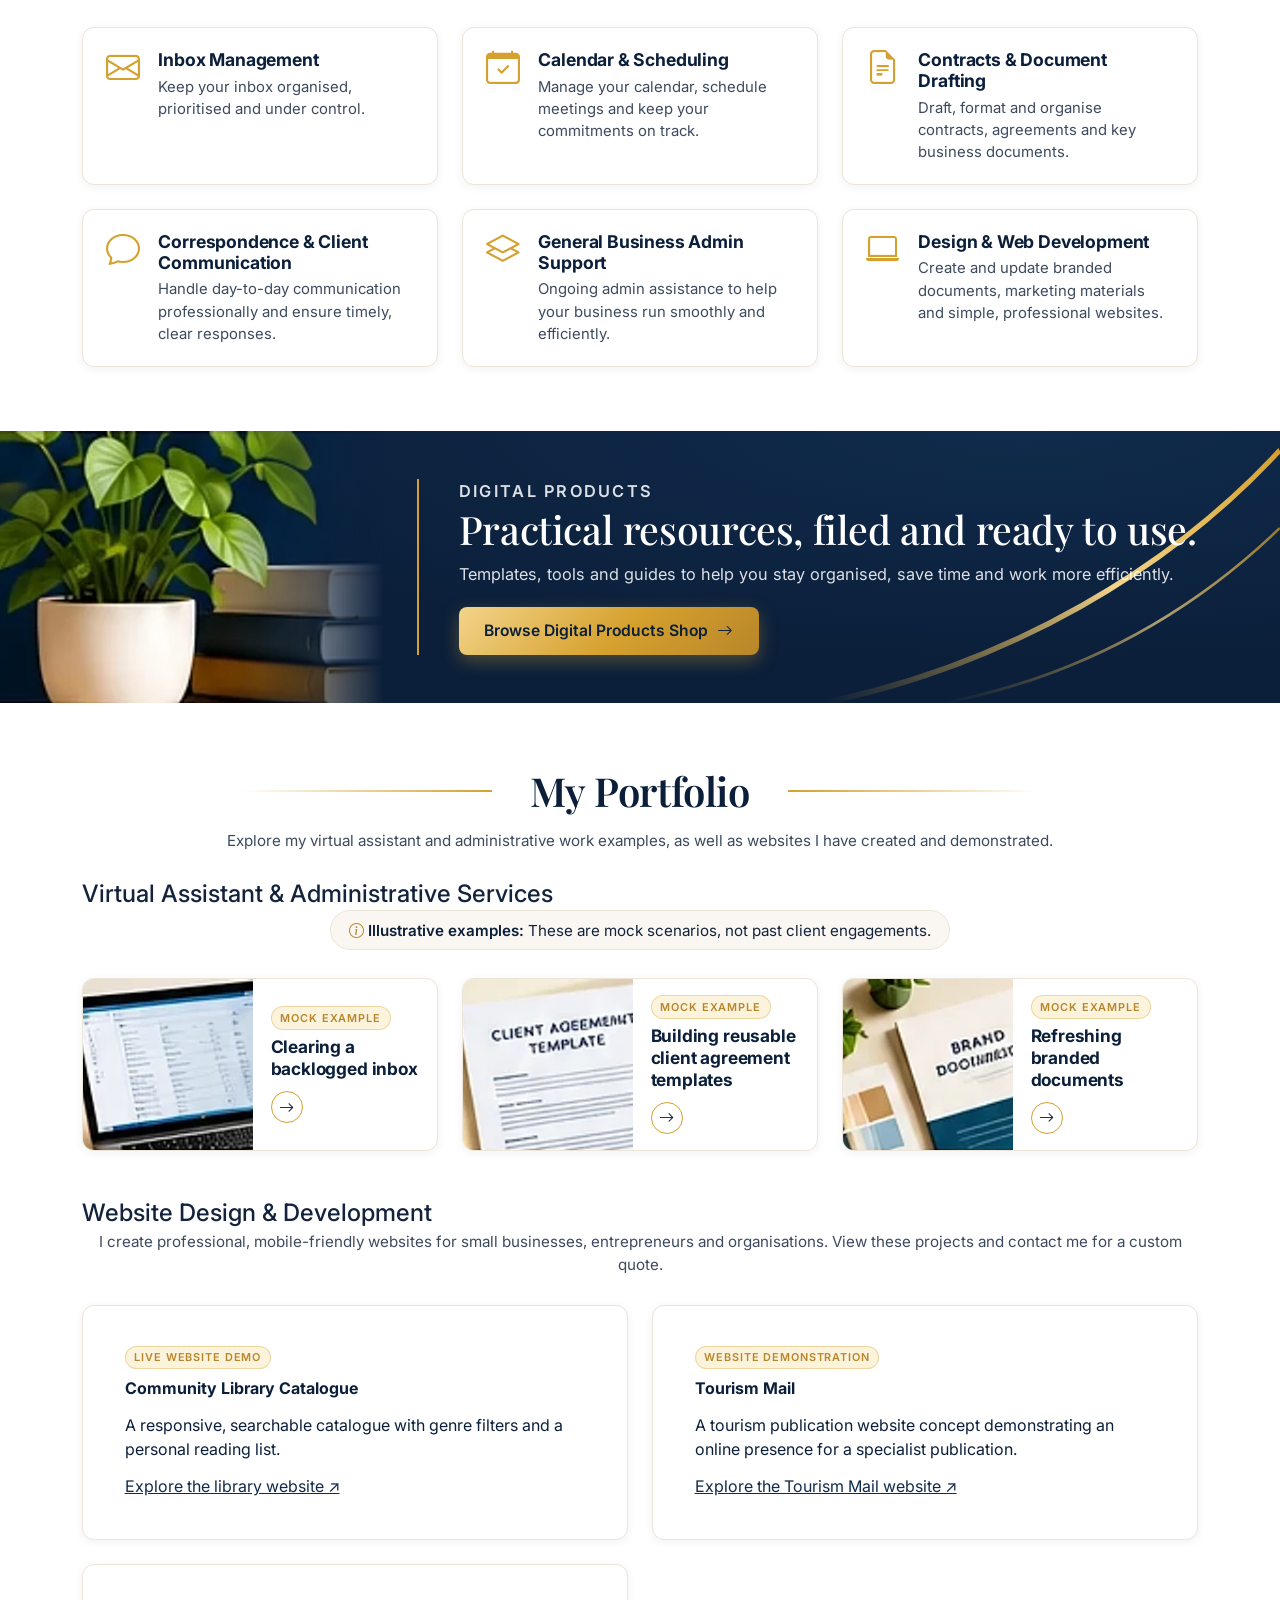
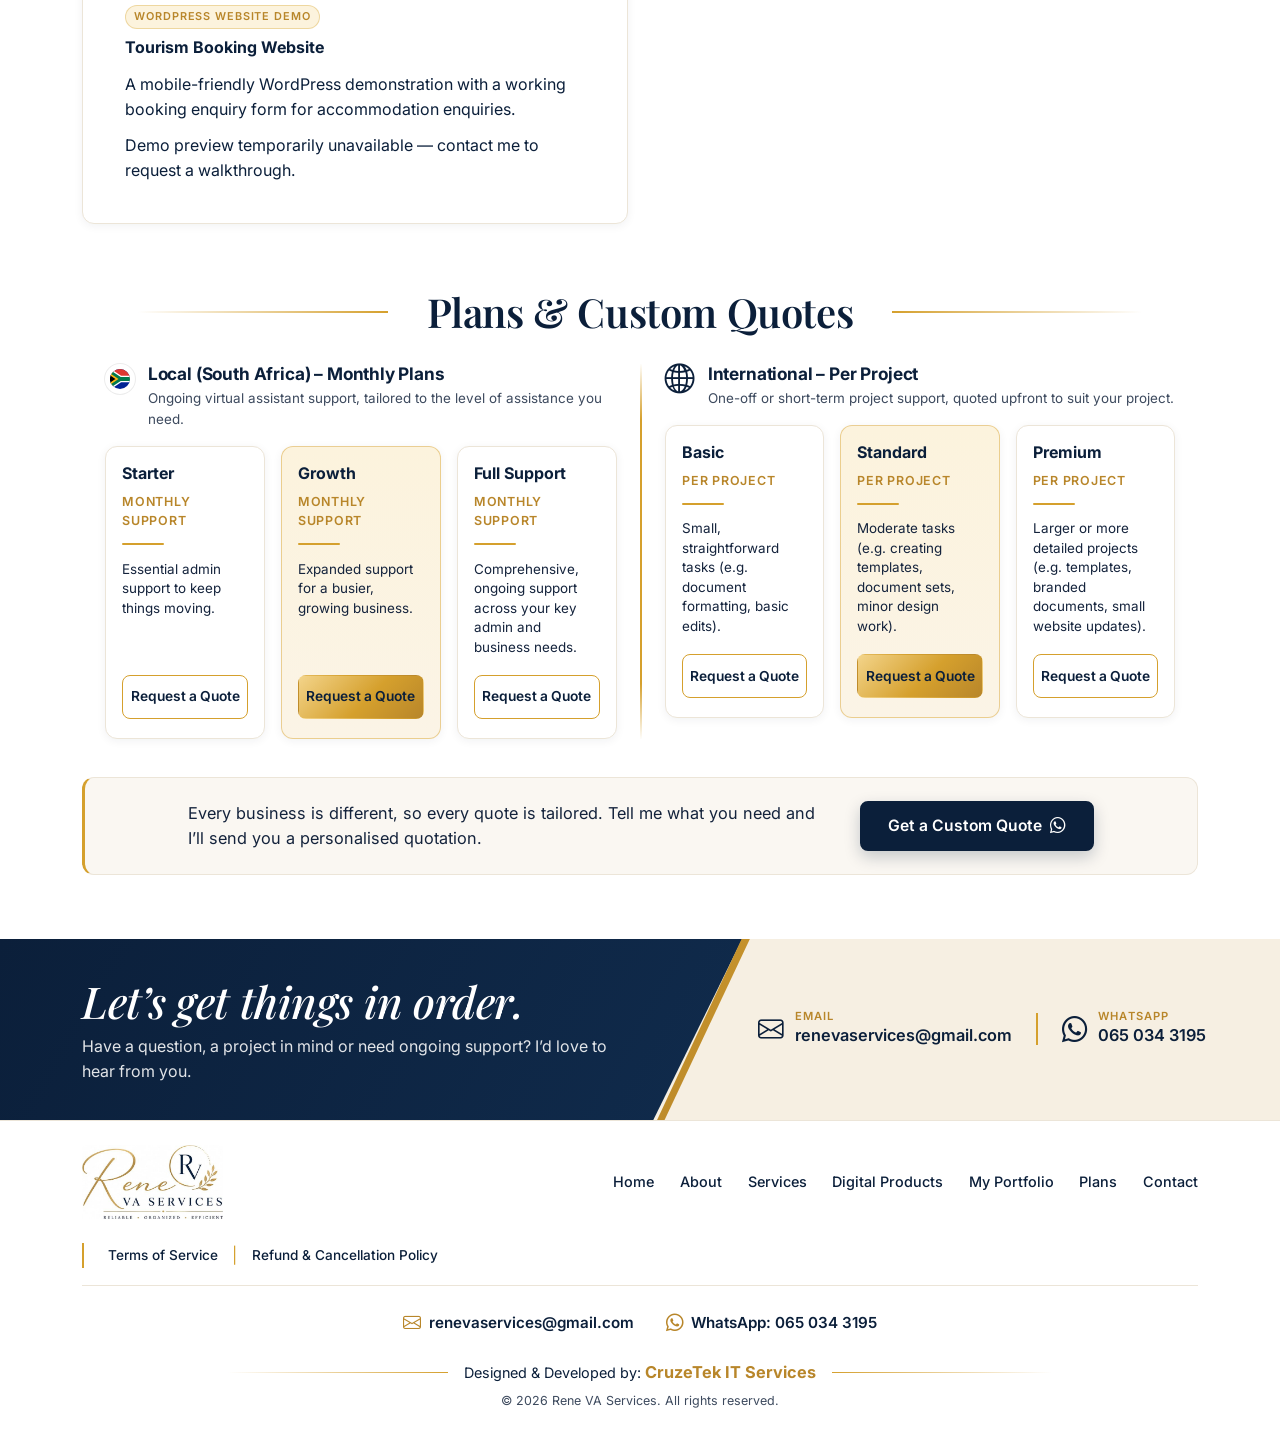
==== commit f62a20bc: "Link Tourism Mail portfolio to working GitHub Pages website" ====
--- a/index.html
+++ b/index.html
@@ -361,7 +361,7 @@
                 <span class="sample-tag">Website demonstration</span>
                 <strong>Tourism Mail</strong>
                 <span>A tourism publication website concept demonstrating an online presence for a specialist publication.</span>
-                <a href="https://github.com/renevaservices/tourism-mail-website" target="_blank" rel="noopener noreferrer">View Tourism Mail project on GitHub ↗</a>
+                <a href="https://renevaservices.github.io/tourism-mail-website/" target="_blank" rel="noopener noreferrer">Explore the Tourism Mail website ↗</a>
               </span>
             </article>
           </div>
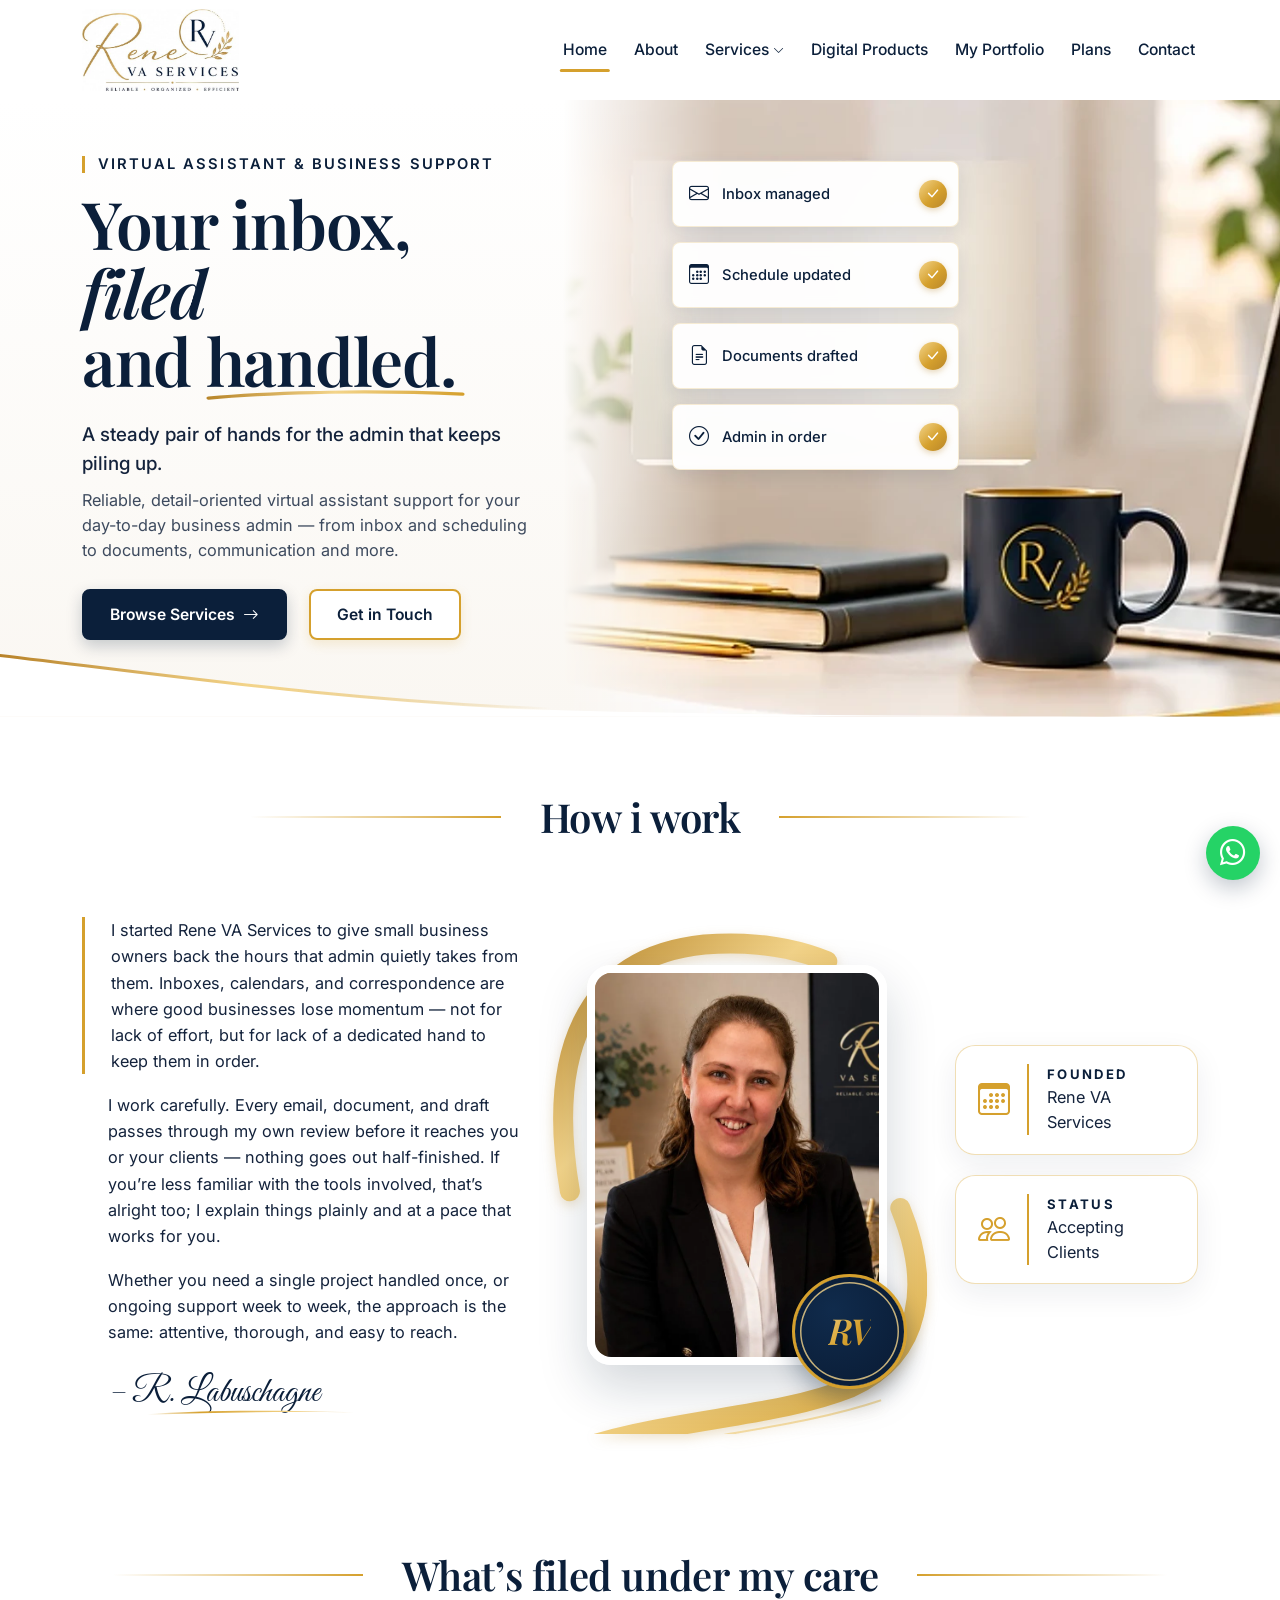
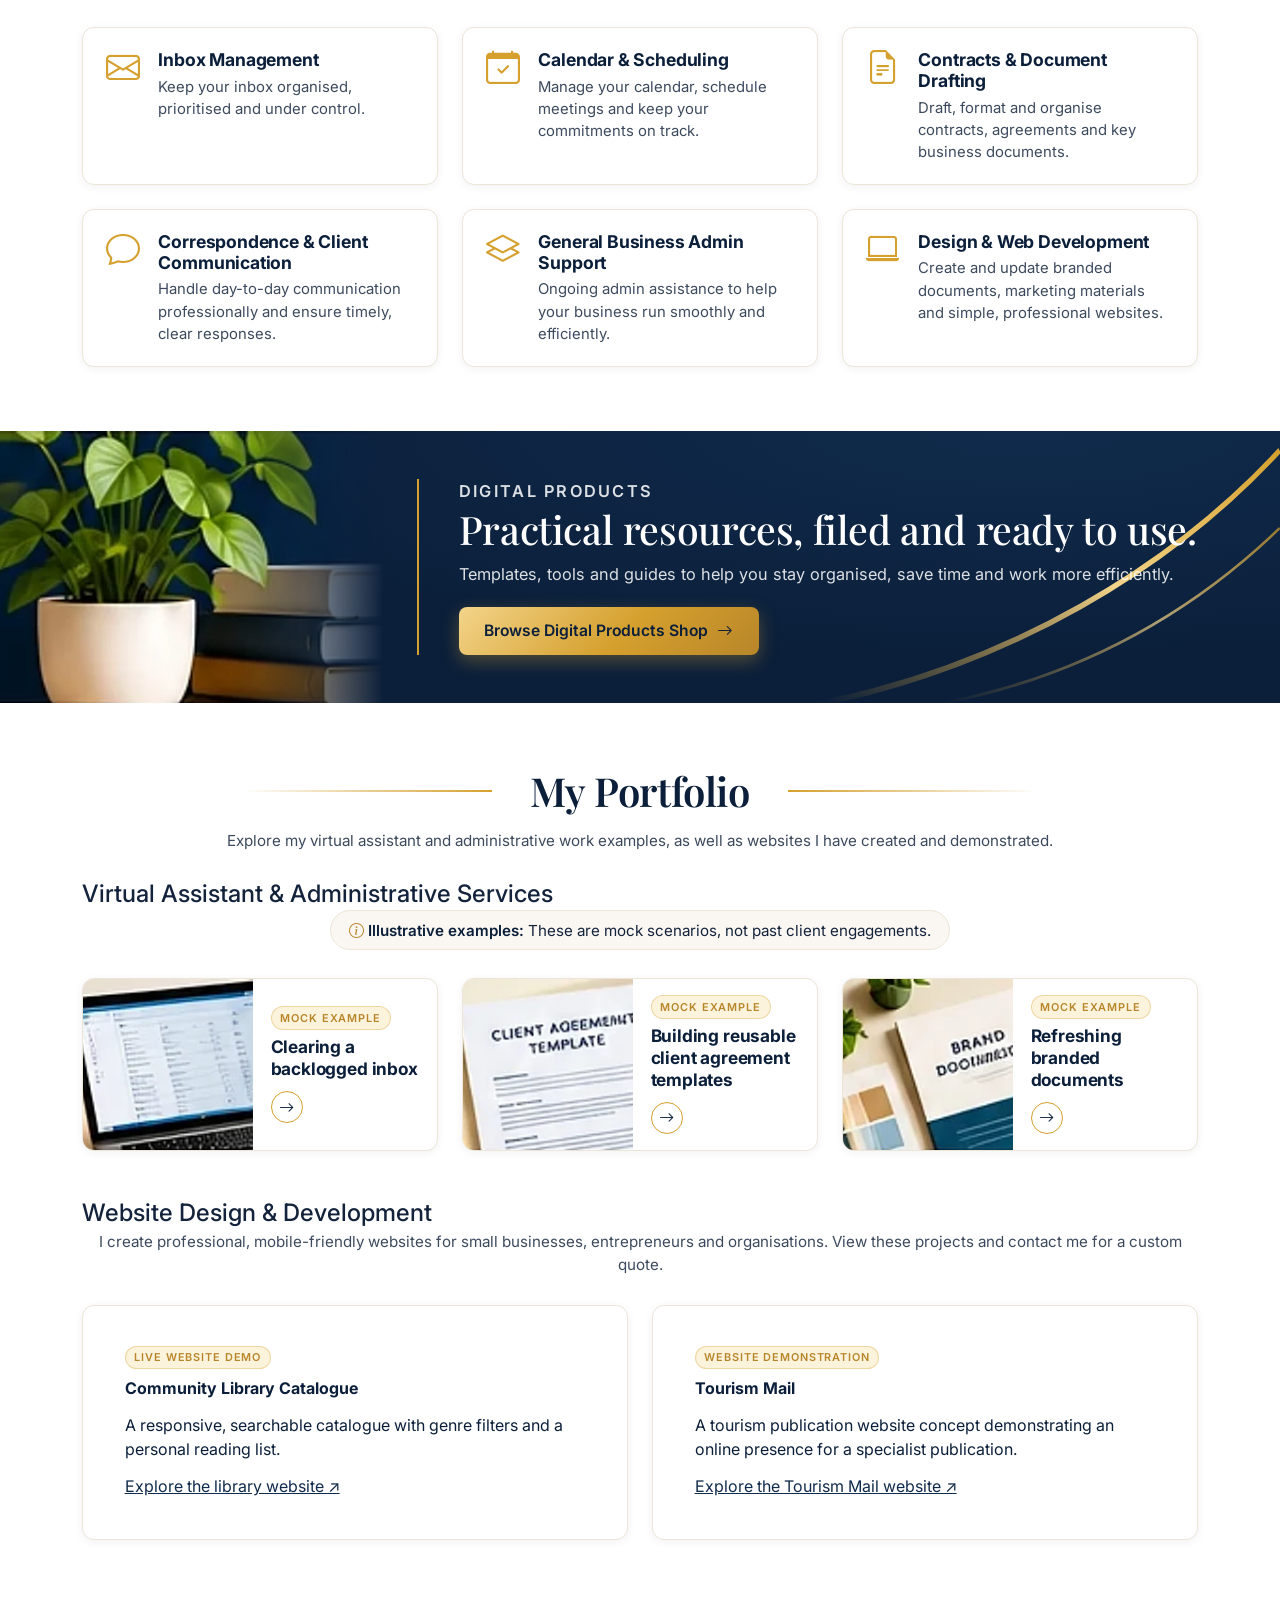
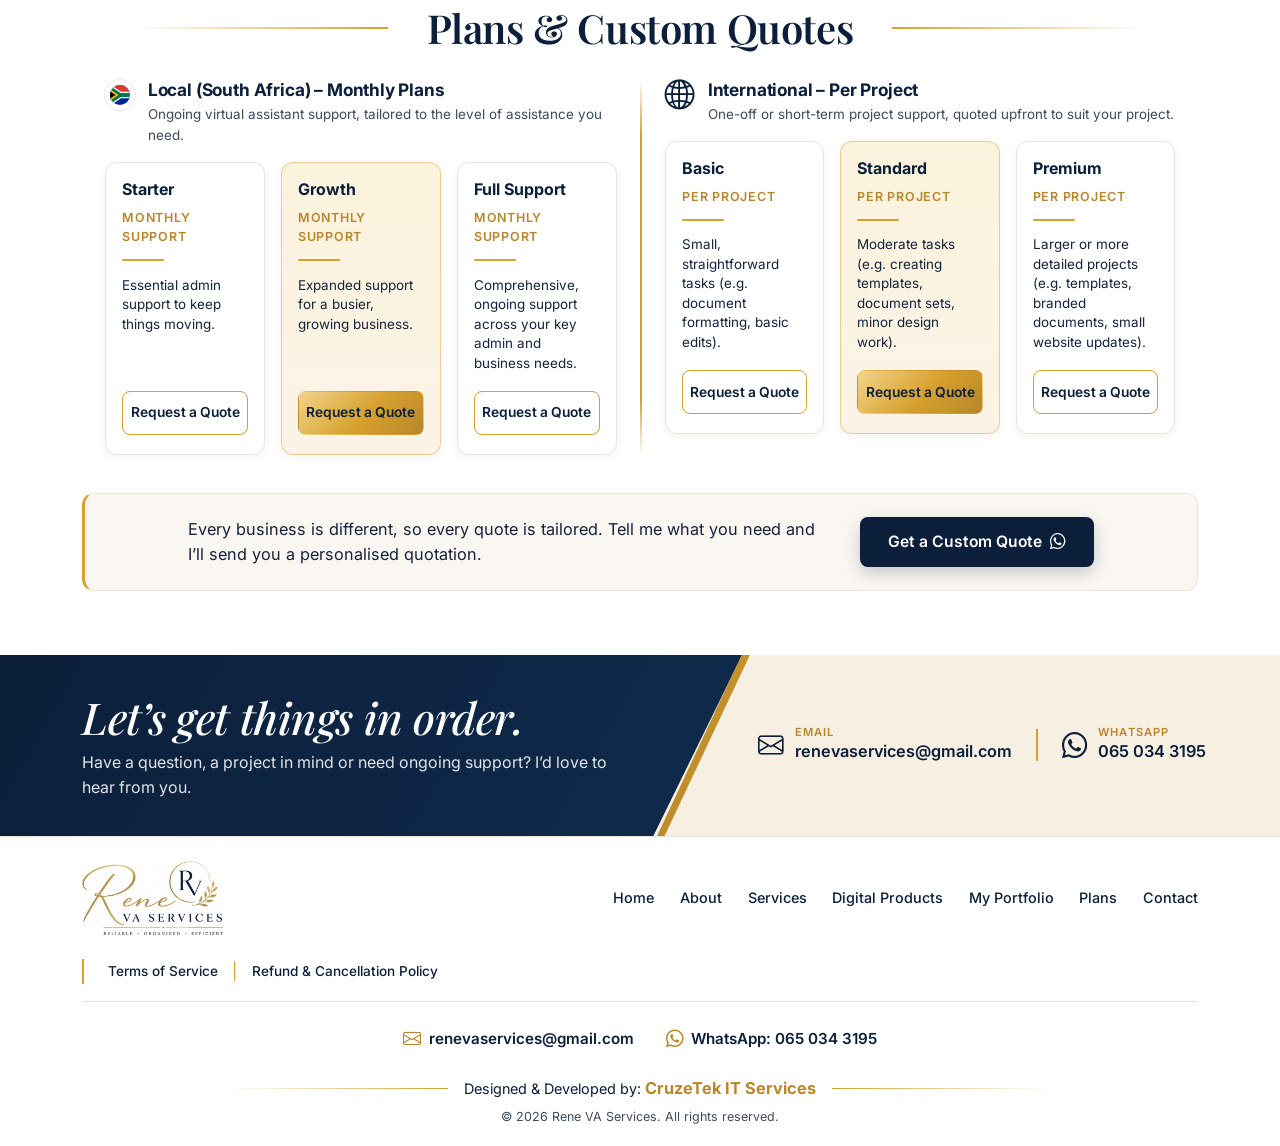
==== commit 84388599: "Remove unpublished WordPress demo from portfolio" ====
--- a/index.html
+++ b/index.html
@@ -365,16 +365,7 @@
               </span>
             </article>
           </div>
-          <div class="col-12 col-lg-6 reveal">
-            <article class="sample-card" style="padding:1.5rem">
-              <span class="sample-body">
-                <span class="sample-tag">WordPress website demo</span>
-                <strong>Tourism Booking Website</strong>
-                <span>A mobile-friendly WordPress demonstration with a working booking enquiry form for accommodation enquiries.</span>
-                <span>Demo preview temporarily unavailable — contact me to request a walkthrough.</span>
-              </span>
-            </article>
-          </div>
+
         </div>
       </div>
     </section>
